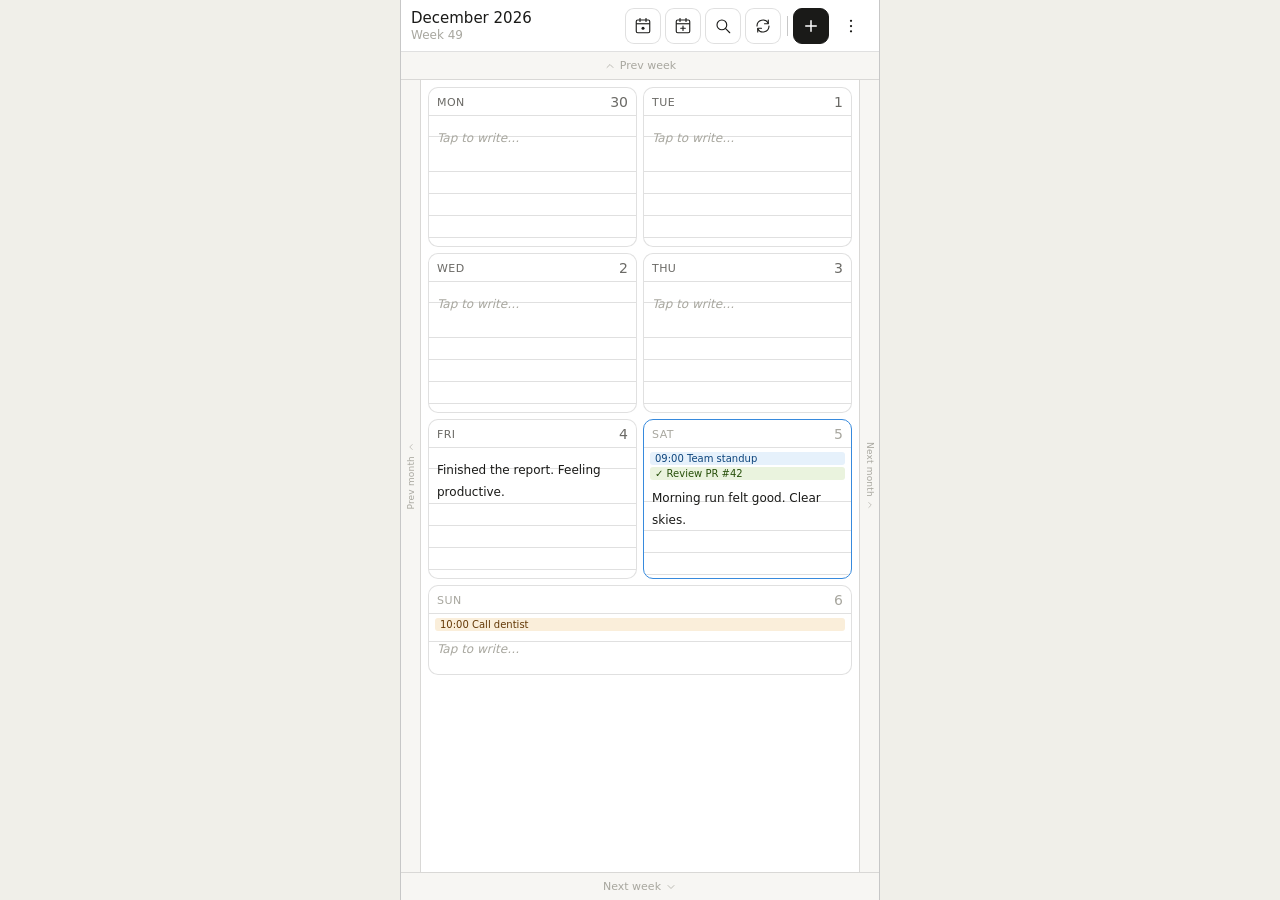
==== index.html @ ed335fd6 "feat: add core functionality for calendar, diary, events, gestures, sync, and undo features - Implem" ====
<!DOCTYPE html>
<html lang="en">
<head>
  <meta charset="UTF-8">
  <meta name="viewport" content="width=device-width, initial-scale=1, viewport-fit=cover">
  <meta name="theme-color" content="#ffffff" media="(prefers-color-scheme: light)">
  <meta name="theme-color" content="#1a1a18" media="(prefers-color-scheme: dark)">
  <meta name="mobile-web-app-capable" content="yes">
  <meta name="apple-mobile-web-app-capable" content="yes">
  <meta name="apple-mobile-web-app-status-bar-style" content="default">
  <title>Chronicle</title>

  <link rel="stylesheet" href="css/base.css">
  <link rel="stylesheet" href="css/ribbon.css">
  <link rel="stylesheet" href="css/week-view.css">
  <link rel="stylesheet" href="css/day-card.css">
  <link rel="stylesheet" href="css/expanded-day.css">
  <link rel="stylesheet" href="css/modals.css">
  <link rel="stylesheet" href="css/responsive.css">
</head>
<body>

  <!-- SVG icon sprite (hidden) -->
  <div aria-hidden="true" style="position:absolute;width:0;height:0;overflow:hidden">
    <!-- inlined at build time or loaded via JS; for dev we use the external file -->
  </div>

  <div class="app-wrapper" id="appWrapper">

    <!-- ── Ribbon ── -->
    <header class="ribbon" id="ribbon" role="banner">
      <div class="ribbon-left">
        <div class="ribbon-month" id="ribbonMonth" aria-live="polite"></div>
        <div class="ribbon-week"  id="ribbonWeek"  aria-live="polite"></div>
      </div>
      <div class="ribbon-right">
        <button class="icon-btn" id="btnToday"    aria-label="Go to today">
          <svg class="icon" aria-hidden="true"><use href="assets/icons.svg#icon-today"/></svg>
        </button>
        <button class="icon-btn" id="btnJumpDate" aria-label="Jump to date">
          <svg class="icon" aria-hidden="true"><use href="assets/icons.svg#icon-jump"/></svg>
        </button>
        <button class="icon-btn" id="btnSearch"   aria-label="Search">
          <svg class="icon" aria-hidden="true"><use href="assets/icons.svg#icon-search"/></svg>
        </button>
        <button class="icon-btn" id="btnSync"     aria-label="Sync to Google Drive">
          <svg class="icon" aria-hidden="true"><use href="assets/icons.svg#icon-sync"/></svg>
          <span class="sync-badge" id="syncBadge" hidden aria-label="Unsynced changes"></span>
        </button>
        <div class="ribbon-separator" role="separator" aria-hidden="true"></div>
        <button class="icon-btn icon-btn--add"      id="btnAdd"      aria-label="Add event">
          <svg class="icon" aria-hidden="true"><use href="assets/icons.svg#icon-plus"/></svg>
        </button>
        <button class="icon-btn icon-btn--settings" id="btnSettings" aria-label="Settings">
          <svg class="icon" aria-hidden="true"><use href="assets/icons.svg#icon-dots"/></svg>
        </button>
      </div>
    </header>

    <!-- ── Week container ── -->
    <main class="week-container" id="weekContainer" role="main">

      <!-- Previous week arrow -->
      <div class="nav-arrow nav-arrow--top" id="navPrevWeek"
           role="button" tabindex="0" aria-label="Previous week">
        <svg class="icon" aria-hidden="true"><use href="assets/icons.svg#icon-chevron-up"/></svg>
        <span>Prev week</span>
      </div>

      <!-- Grid + side arrows -->
      <div class="grid-with-sides">

        <div class="nav-arrow nav-arrow--left" id="navPrevMonth"
             role="button" tabindex="0" aria-label="Previous month">
          <svg class="icon" aria-hidden="true"><use href="assets/icons.svg#icon-chevron-left"/></svg>
          <span class="rotated-text">Prev month</span>
        </div>

        <div class="week-grid" id="weekGrid" aria-label="Week view">
          <!-- Day cards rendered by app.js -->
        </div>

        <div class="nav-arrow nav-arrow--right" id="navNextMonth"
             role="button" tabindex="0" aria-label="Next month">
          <span class="rotated-text">Next month</span>
          <svg class="icon" aria-hidden="true"><use href="assets/icons.svg#icon-chevron-right"/></svg>
        </div>

      </div>

      <!-- Next week arrow -->
      <div class="nav-arrow nav-arrow--bottom" id="navNextWeek"
           role="button" tabindex="0" aria-label="Next week">
        <span>Next week</span>
        <svg class="icon" aria-hidden="true"><use href="assets/icons.svg#icon-chevron-down"/></svg>
      </div>

    </main>

  </div><!-- /.app-wrapper -->

  <script type="module" src="js/app.js"></script>

</body>
</html>
---- css/base.css ----
/* Chronicle — CSS variables, reset, typography */

*, *::before, *::after {
  box-sizing: border-box;
  margin: 0;
  padding: 0;
  -webkit-tap-highlight-color: transparent;
}

:root {
  --bg-primary: #ffffff;
  --bg-secondary: #f7f6f3;
  --bg-tertiary: #f0efe9;
  --text-primary: #1a1a18;
  --text-secondary: #6b6a66;
  --text-tertiary: #a8a79f;
  --color-border: rgba(0,0,0,0.12);
  --color-border-strong: rgba(0,0,0,0.22);
  --accent-blue-bg: #E6F1FB;
  --accent-blue-text: #0C447C;
  --accent-green-bg: #EAF3DE;
  --accent-green-text: #27500A;
  --accent-amber-bg: #FAEEDA;
  --accent-amber-text: #633806;
  --today-border: #378ADD;
  --today-text: #185FA5;
  --radius-card: 10px;
  --radius-modal: 12px;
  --radius-sm: 8px;
  --ribbon-height: 52px;
  --safe-top: env(safe-area-inset-top, 0px);
  --safe-bottom: env(safe-area-inset-bottom, 0px);
  --safe-left: env(safe-area-inset-left, 0px);
  --safe-right: env(safe-area-inset-right, 0px);
}

body.dark {
  --bg-primary: #1a1a18;
  --bg-secondary: #242420;
  --bg-tertiary: #2c2c28;
  --text-primary: #f0efe9;
  --text-secondary: #a8a79f;
  --text-tertiary: #6b6a66;
  --color-border: rgba(255,255,255,0.10);
  --color-border-strong: rgba(255,255,255,0.20);
}

html {
  font-family: system-ui, -apple-system, BlinkMacSystemFont, 'Segoe UI', sans-serif;
  font-size: 14px;
  font-weight: 400;
  color: var(--text-primary);
  background: var(--bg-tertiary);
  -webkit-font-smoothing: antialiased;
  -moz-osx-font-smoothing: grayscale;
  overscroll-behavior: none;
}

body {
  background: var(--bg-tertiary);
  min-height: 100dvh;
  overflow-x: hidden;
}

button {
  font-family: inherit;
  font-size: inherit;
  font-weight: inherit;
  cursor: pointer;
  border: none;
  background: none;
  color: inherit;
  -webkit-tap-highlight-color: transparent;
}

input,
textarea,
select {
  font-family: inherit;
  font-size: inherit;
}

svg {
  display: block;
  fill: currentColor;
}

.toast {
  position: fixed;
  bottom: calc(var(--safe-bottom) + 80px);
  left: 50%;
  transform: translateX(-50%) translateY(12px);
  background: var(--text-primary);
  color: var(--bg-primary);
  padding: 8px 16px;
  border-radius: var(--radius-sm);
  font-size: 13px;
  font-weight: 500;
  opacity: 0;
  transition: opacity 0.2s, transform 0.2s;
  z-index: 9999;
  pointer-events: none;
  white-space: nowrap;
  max-width: calc(100vw - 40px);
}

.toast.toast--visible {
  opacity: 1;
  transform: translateX(-50%) translateY(0);
}
---- css/ribbon.css ----
/* Chronicle — Ribbon (sticky top toolbar) */

.ribbon {
  position: sticky;
  top: 0;
  z-index: 100;
  height: var(--ribbon-height);
  display: flex;
  align-items: center;
  padding: 0 10px;
  gap: 6px;
  background: var(--bg-primary);
  border-bottom: 0.5px solid var(--color-border);
  flex-shrink: 0;
}

.ribbon-left {
  flex: 1;
  display: flex;
  flex-direction: column;
  gap: 1px;
  min-width: 0;
}

.ribbon-month {
  font-size: 15px;
  font-weight: 500;
  color: var(--text-primary);
  line-height: 1.2;
  white-space: nowrap;
}

.ribbon-week {
  font-size: 12px;
  color: var(--text-tertiary);
  line-height: 1.2;
}

.ribbon-right {
  display: flex;
  align-items: center;
  gap: 4px;
  flex-shrink: 0;
}

.icon-btn {
  width: 36px;
  height: 36px;
  display: flex;
  align-items: center;
  justify-content: center;
  border: 0.5px solid var(--color-border);
  border-radius: 9px;
  background: var(--bg-primary);
  color: var(--text-primary);
  position: relative;
  transition: background 0.15s;
  flex-shrink: 0;
}

.icon-btn:active {
  background: var(--bg-secondary);
}

.icon-btn--add {
  background: var(--text-primary);
  color: var(--bg-primary);
  border-color: var(--text-primary);
}

.icon-btn--add:active {
  opacity: 0.75;
}

.icon-btn--settings {
  border-color: transparent;
}

.icon {
  width: 18px;
  height: 18px;
  flex-shrink: 0;
}

.ribbon-separator {
  width: 0.5px;
  height: 20px;
  background: var(--color-border-strong);
  margin: 0 2px;
  flex-shrink: 0;
}

.sync-badge {
  position: absolute;
  top: 7px;
  right: 7px;
  width: 6px;
  height: 6px;
  border-radius: 50%;
  background: var(--accent-amber-text);
  pointer-events: none;
}
---- css/week-view.css ----
/* Chronicle — Week view grid and edge navigation arrows */

.week-container {
  flex: 1;
  display: flex;
  flex-direction: column;
  overflow-y: auto;
  overflow-x: hidden;
  overscroll-behavior: contain;
  -webkit-overflow-scrolling: touch;
}

.nav-arrow {
  display: flex;
  align-items: center;
  justify-content: center;
  gap: 4px;
  background: var(--bg-secondary);
  cursor: pointer;
  user-select: none;
  -webkit-user-select: none;
  color: var(--text-tertiary);
  font-size: 11px;
  border: 0.5px solid var(--color-border);
  transition: background 0.12s;
  -webkit-tap-highlight-color: transparent;
}

.nav-arrow:active {
  background: var(--bg-tertiary);
}

.nav-arrow--top,
.nav-arrow--bottom {
  height: 28px;
  flex-direction: row;
  padding: 0 12px;
  border-left: none;
  border-right: none;
}

.nav-arrow--top {
  border-top: none;
}

.nav-arrow--bottom {
  border-bottom: none;
}

.nav-arrow .icon {
  width: 12px;
  height: 12px;
  flex-shrink: 0;
}

.grid-with-sides {
  display: flex;
  flex: 1;
}

.nav-arrow--left,
.nav-arrow--right {
  width: 20px;
  flex-direction: column;
  padding: 10px 0;
  border-top: none;
  border-bottom: none;
  overflow: hidden;
}

.nav-arrow--left {
  border-left: none;
}

.nav-arrow--right {
  border-right: none;
}

.nav-arrow--left .icon,
.nav-arrow--right .icon {
  width: 10px;
  height: 10px;
}

.rotated-text {
  font-size: 9px;
  writing-mode: vertical-rl;
  letter-spacing: 0.02em;
}

.nav-arrow--left .rotated-text {
  transform: rotate(180deg);
}

.week-grid {
  flex: 1;
  display: grid;
  grid-template-columns: 1fr 1fr;
  gap: 6px;
  padding: 7px;
  align-content: start;
  min-width: 0;
}
---- css/day-card.css ----
/* Chronicle — Individual day card styles */

.day-card {
  background: var(--bg-primary);
  border: 0.5px solid var(--color-border);
  border-radius: var(--radius-card);
  display: flex;
  flex-direction: column;
  min-height: 160px;
  overflow: hidden;
  cursor: pointer;
  transition: border-color 0.15s;
  position: relative;
}

.day-card.today {
  border: 1.5px solid var(--today-border);
}

.day-card.weekend-half {
  min-height: 90px;
}

.day-card.full-width {
  grid-column: 1 / -1;
}

.day-card.pressing {
  background: var(--bg-secondary);
}

.day-header {
  display: flex;
  align-items: center;
  justify-content: space-between;
  padding: 6px 8px 5px;
  border-bottom: 0.5px solid var(--color-border);
  flex-shrink: 0;
}

.day-name {
  font-size: 11px;
  font-weight: 500;
  text-transform: uppercase;
  letter-spacing: 0.04em;
  color: var(--text-secondary);
}

.day-number {
  font-size: 14px;
  font-weight: 500;
  color: var(--text-secondary);
}

.day-card.today .day-name,
.day-card.today .day-number {
  color: var(--today-text);
}

.day-card.weekend .day-name,
.day-card.weekend .day-number {
  color: var(--text-tertiary);
}

.events-strip {
  padding: 4px 6px 3px;
  display: flex;
  flex-direction: column;
  gap: 2px;
  flex-shrink: 0;
}

.event-pill {
  display: flex;
  align-items: center;
  padding: 1px 5px;
  border-radius: 3px;
  font-size: 10px;
  max-width: 100%;
  min-width: 0;
}

.event-pill--event {
  background: var(--accent-blue-bg);
  color: var(--accent-blue-text);
}

.event-pill--todo {
  background: var(--accent-green-bg);
  color: var(--accent-green-text);
}

.event-pill--reminder {
  background: var(--accent-amber-bg);
  color: var(--accent-amber-text);
}

.event-pill-text {
  overflow: hidden;
  text-overflow: ellipsis;
  white-space: nowrap;
  min-width: 0;
  flex: 1;
}

.events-more {
  font-size: 10px;
  color: var(--text-tertiary);
  padding: 1px 5px;
}

.diary-area {
  flex: 1;
  padding: 4px 8px 6px;
  font-size: 12px;
  color: var(--text-primary);
  line-height: 22px;
  outline: none;
  overflow: hidden;
  cursor: text;
  background-image: repeating-linear-gradient(
    to bottom,
    transparent,
    transparent 21px,
    var(--color-border) 21px,
    var(--color-border) 22px
  );
  background-position: 0 27px;
  min-height: 60px;
  word-break: break-word;
  overflow-wrap: break-word;
}

.diary-area:empty::before {
  content: attr(data-placeholder);
  color: var(--text-tertiary);
  font-style: italic;
  pointer-events: none;
}

.day-card.weekend-half .diary-area {
  min-height: 32px;
  background-position: 0 26px;
}
---- css/expanded-day.css ----
/* Chronicle — Full-screen expanded day view overlay */

.expanded-overlay {
  position: fixed;
  top: 0;
  bottom: 0;
  left: 50%;
  width: 100%;
  max-width: 480px;
  z-index: 200;
  display: flex;
  flex-direction: column;
  background: var(--bg-primary);
  transform: translateX(-50%) translateY(100%);
  transition: transform 0.3s ease;
  padding-top: var(--safe-top);
  padding-bottom: var(--safe-bottom);
}

.expanded-overlay.open {
  transform: translateX(-50%) translateY(0);
}

.expanded-header {
  height: var(--ribbon-height);
  display: flex;
  align-items: center;
  padding: 0 12px;
  border-bottom: 0.5px solid var(--color-border);
  flex-shrink: 0;
  gap: 8px;
}

.expanded-back {
  display: flex;
  align-items: center;
  gap: 3px;
  font-size: 14px;
  color: var(--text-secondary);
  cursor: pointer;
  padding: 8px 0;
  white-space: nowrap;
}

.expanded-back .icon {
  width: 16px;
  height: 16px;
  flex-shrink: 0;
}

.expanded-title {
  flex: 1;
  font-size: 15px;
  font-weight: 500;
  color: var(--text-primary);
  white-space: nowrap;
  overflow: hidden;
  text-overflow: ellipsis;
  text-align: center;
}

.expanded-add-btn {
  font-size: 13px;
  font-weight: 500;
  color: var(--today-text);
  padding: 8px 0;
  cursor: pointer;
  white-space: nowrap;
  flex-shrink: 0;
}

.expanded-body {
  flex: 1;
  overflow-y: auto;
  overscroll-behavior: contain;
  -webkit-overflow-scrolling: touch;
  display: flex;
  flex-direction: column;
}

.expanded-section {
  border-bottom: 0.5px solid var(--color-border);
}

.expanded-section-header {
  padding: 10px 14px 6px;
  font-size: 11px;
  font-weight: 500;
  color: var(--text-tertiary);
  text-transform: uppercase;
  letter-spacing: 0.06em;
}

.expanded-event-list {
  padding: 0 14px 8px;
  display: flex;
  flex-direction: column;
  gap: 6px;
}

.expanded-event-item {
  display: flex;
  align-items: center;
  gap: 10px;
  padding: 8px 10px;
  border: 0.5px solid var(--color-border);
  border-radius: var(--radius-sm);
  background: var(--bg-secondary);
}

.expanded-event-dot {
  width: 8px;
  height: 8px;
  border-radius: 50%;
  flex-shrink: 0;
}

.expanded-event-dot--event   { background: var(--accent-blue-text); }
.expanded-event-dot--todo    { background: var(--accent-green-text); }
.expanded-event-dot--reminder { background: var(--accent-amber-text); }

.expanded-event-content {
  flex: 1;
  min-width: 0;
}

.expanded-event-title {
  font-size: 13px;
  color: var(--text-primary);
  overflow: hidden;
  text-overflow: ellipsis;
  white-space: nowrap;
}

.expanded-event-title.done {
  text-decoration: line-through;
  color: var(--text-tertiary);
}

.expanded-event-time {
  font-size: 11px;
  color: var(--text-tertiary);
  margin-top: 2px;
}

.expanded-event-edit {
  font-size: 11px;
  color: var(--text-tertiary);
  padding: 4px 8px;
  border: 0.5px solid var(--color-border);
  border-radius: 5px;
  cursor: pointer;
  flex-shrink: 0;
  background: var(--bg-primary);
  transition: background 0.12s;
}

.expanded-event-edit:active {
  background: var(--bg-tertiary);
}

.expanded-add-item {
  padding: 10px 14px 12px;
  font-size: 13px;
  color: var(--today-text);
  cursor: pointer;
}

.expanded-diary-section {
  flex: 1;
  display: flex;
  flex-direction: column;
}

.expanded-diary-area {
  flex: 1;
  padding: 8px 14px 16px;
  font-size: 14px;
  color: var(--text-primary);
  line-height: 22px;
  outline: none;
  background-image: repeating-linear-gradient(
    to bottom,
    transparent,
    transparent 21px,
    var(--color-border) 21px,
    var(--color-border) 22px
  );
  background-position: 0 27px;
  min-height: 200px;
  word-break: break-word;
  overflow-wrap: break-word;
  cursor: text;
}

.expanded-diary-area:empty::before {
  content: attr(data-placeholder);
  color: var(--text-tertiary);
  font-style: italic;
  pointer-events: none;
}

.expanded-stubs {
  padding: 10px 14px;
  display: flex;
  gap: 8px;
  border-top: 0.5px solid var(--color-border);
  flex-shrink: 0;
}

.expanded-stub-btn {
  display: flex;
  align-items: center;
  gap: 6px;
  padding: 8px 12px;
  border: 0.5px solid var(--color-border);
  border-radius: var(--radius-sm);
  font-size: 12px;
  color: var(--text-tertiary);
  background: var(--bg-secondary);
  cursor: not-allowed;
  opacity: 0.6;
}

.expanded-stub-btn .icon {
  width: 14px;
  height: 14px;
}
---- css/modals.css ----
/* Chronicle — Modals: settings dropdown, bottom sheets, date picker */

/* Transparent backdrop to catch outside taps */
.modal-backdrop {
  position: fixed;
  inset: 0;
  z-index: 150;
  background: transparent;
}

/* ── Settings dropdown ─────────────────────────────────── */

.settings-dropdown {
  position: fixed;
  top: calc(var(--safe-top) + var(--ribbon-height) + 4px);
  right: 10px;
  width: 220px;
  background: var(--bg-primary);
  border: 0.5px solid var(--color-border-strong);
  border-radius: var(--radius-modal);
  z-index: 200;
  overflow: hidden;
  transform-origin: top right;
  transform: scale(0.95);
  opacity: 0;
  transition: transform 0.15s ease, opacity 0.15s ease;
}

.settings-dropdown.open {
  transform: scale(1);
  opacity: 1;
}

.settings-section {
  padding: 5px 0;
}

.settings-section + .settings-section {
  border-top: 0.5px solid var(--color-border);
}

.settings-row {
  display: flex;
  align-items: center;
  justify-content: space-between;
  padding: 9px 14px;
  cursor: pointer;
  gap: 8px;
}

.settings-row:active {
  background: var(--bg-secondary);
}

.settings-label {
  font-size: 13px;
  color: var(--text-primary);
  line-height: 1.3;
}

.settings-sublabel {
  font-size: 10px;
  color: var(--text-tertiary);
  margin-top: 1px;
}

.toggle-pill {
  display: flex;
  background: var(--bg-tertiary);
  border: 0.5px solid var(--color-border);
  border-radius: 20px;
  padding: 2px;
  gap: 1px;
  flex-shrink: 0;
}

.toggle-pill-btn {
  padding: 3px 9px;
  border-radius: 16px;
  font-size: 11px;
  font-weight: 500;
  color: var(--text-secondary);
  cursor: pointer;
  transition: background 0.15s, color 0.15s;
  white-space: nowrap;
}

.toggle-pill-btn.active {
  background: var(--bg-primary);
  color: var(--text-primary);
  box-shadow: 0 0 0 0.5px var(--color-border);
}

.settings-action {
  font-size: 13px;
  color: var(--text-primary);
}

.settings-action--destructive {
  color: #c0392b;
}

/* ── Bottom sheet base ─────────────────────────────────── */

.bottom-sheet {
  position: fixed;
  bottom: 0;
  left: 50%;
  transform: translateX(-50%) translateY(100%);
  width: 100%;
  max-width: 480px;
  background: var(--bg-primary);
  border-top: 0.5px solid var(--color-border-strong);
  border-radius: var(--radius-modal) var(--radius-modal) 0 0;
  z-index: 300;
  padding-bottom: var(--safe-bottom);
  transition: transform 0.3s ease;
  max-height: 92dvh;
  overflow-y: auto;
  overscroll-behavior: contain;
}

.bottom-sheet.open {
  transform: translateX(-50%) translateY(0);
}

.sheet-handle {
  width: 36px;
  height: 4px;
  background: var(--color-border-strong);
  border-radius: 2px;
  margin: 10px auto 6px;
  flex-shrink: 0;
}

.sheet-header {
  display: flex;
  align-items: center;
  justify-content: space-between;
  padding: 6px 16px 10px;
  border-bottom: 0.5px solid var(--color-border);
  flex-shrink: 0;
}

.sheet-title {
  font-size: 15px;
  font-weight: 500;
  color: var(--text-primary);
}

.sheet-cancel {
  font-size: 14px;
  color: var(--text-secondary);
  cursor: pointer;
  padding: 4px 0;
}

.sheet-save {
  font-size: 14px;
  font-weight: 500;
  color: var(--today-text);
  cursor: pointer;
  padding: 4px 0;
}

.sheet-body {
  padding: 14px 16px 6px;
  display: flex;
  flex-direction: column;
  gap: 12px;
}

.field-group {
  display: flex;
  flex-direction: column;
  gap: 5px;
}

.field-label {
  font-size: 11px;
  font-weight: 500;
  color: var(--text-secondary);
  text-transform: uppercase;
  letter-spacing: 0.04em;
}

.field-input {
  padding: 9px 10px;
  border: 0.5px solid var(--color-border-strong);
  border-radius: var(--radius-sm);
  background: var(--bg-secondary);
  color: var(--text-primary);
  font-size: 14px;
  outline: none;
  width: 100%;
  appearance: none;
  -webkit-appearance: none;
}

.field-input:focus {
  border-color: var(--today-border);
}

.field-textarea {
  resize: none;
  height: 60px;
  line-height: 1.5;
}

select.field-input {
  background-image: url("data:image/svg+xml,%3Csvg xmlns='http://www.w3.org/2000/svg' width='12' height='12' viewBox='0 0 24 24' fill='none' stroke='%23a8a79f' stroke-width='2' stroke-linecap='round' stroke-linejoin='round'%3E%3Cpolyline points='6 9 12 15 18 9'/%3E%3C/svg%3E");
  background-repeat: no-repeat;
  background-position: right 10px center;
  padding-right: 30px;
}

/* Segmented control */
.segmented-control {
  display: flex;
  background: var(--bg-tertiary);
  border: 0.5px solid var(--color-border);
  border-radius: var(--radius-sm);
  padding: 2px;
  gap: 2px;
}

.seg-btn {
  flex: 1;
  padding: 7px 4px;
  text-align: center;
  font-size: 12px;
  font-weight: 500;
  color: var(--text-secondary);
  border-radius: 6px;
  cursor: pointer;
  transition: background 0.15s, color 0.15s;
}

.seg-btn.active {
  background: var(--bg-primary);
  color: var(--text-primary);
  box-shadow: 0 0 0 0.5px var(--color-border);
}

/* ── Quick action sheet ─────────────────────────────────── */

.quick-actions {
  padding: 6px 0 4px;
}

.quick-action-item {
  display: flex;
  align-items: center;
  gap: 12px;
  padding: 13px 18px;
  font-size: 14px;
  color: var(--text-primary);
  cursor: pointer;
  border-bottom: 0.5px solid var(--color-border);
}

.quick-action-item:last-child {
  border-bottom: none;
}

.quick-action-item:active {
  background: var(--bg-secondary);
}

.quick-action-item--destructive {
  color: #c0392b;
}

.quick-action-icon {
  width: 28px;
  height: 28px;
  display: flex;
  align-items: center;
  justify-content: center;
  border-radius: 7px;
  background: var(--bg-tertiary);
  flex-shrink: 0;
}

.quick-action-icon .icon {
  width: 15px;
  height: 15px;
}

/* ── Date picker overlay ─────────────────────────────────── */

.datepicker-overlay {
  position: fixed;
  inset: 0;
  z-index: 250;
  display: flex;
  align-items: center;
  justify-content: center;
  padding: 20px;
  background: rgba(0,0,0,0.25);
}

.datepicker-modal {
  background: var(--bg-primary);
  border: 0.5px solid var(--color-border-strong);
  border-radius: var(--radius-modal);
  width: 100%;
  max-width: 320px;
  padding: 14px;
  transform: scale(0.95);
  opacity: 0;
  transition: transform 0.15s ease, opacity 0.15s ease;
}

.datepicker-modal.open {
  transform: scale(1);
  opacity: 1;
}

.datepicker-header {
  display: flex;
  align-items: center;
  justify-content: space-between;
  margin-bottom: 10px;
}

.datepicker-month-label {
  font-size: 15px;
  font-weight: 500;
  color: var(--text-primary);
}

.datepicker-nav {
  width: 30px;
  height: 30px;
  display: flex;
  align-items: center;
  justify-content: center;
  border: 0.5px solid var(--color-border);
  border-radius: 7px;
  cursor: pointer;
  color: var(--text-secondary);
  background: var(--bg-secondary);
  transition: background 0.12s;
}

.datepicker-nav:active {
  background: var(--bg-tertiary);
}

.datepicker-nav .icon {
  width: 14px;
  height: 14px;
}

.datepicker-grid {
  display: grid;
  grid-template-columns: repeat(7, 1fr);
  gap: 2px;
}

.datepicker-dow {
  text-align: center;
  font-size: 10px;
  font-weight: 500;
  color: var(--text-tertiary);
  padding: 4px 0 6px;
  text-transform: uppercase;
}

.datepicker-day {
  aspect-ratio: 1;
  display: flex;
  align-items: center;
  justify-content: center;
  font-size: 13px;
  color: var(--text-primary);
  border-radius: 50%;
  cursor: pointer;
  transition: background 0.1s;
}

.datepicker-day:active {
  background: var(--bg-secondary);
}

.datepicker-day.today {
  color: var(--today-text);
  font-weight: 500;
}

.datepicker-day.selected {
  background: var(--today-border);
  color: #ffffff;
}

.datepicker-day.other-month {
  color: var(--text-tertiary);
}

.datepicker-day--empty {
  pointer-events: none;
}

.datepicker-footer {
  margin-top: 10px;
  display: flex;
  justify-content: center;
  border-top: 0.5px solid var(--color-border);
  padding-top: 10px;
}

.datepicker-today-btn {
  font-size: 13px;
  font-weight: 500;
  color: var(--today-text);
  cursor: pointer;
  padding: 4px 16px;
}

/* ── Search overlay shell ─────────────────────────────────── */

.search-empty {
  padding: 32px 16px;
  text-align: center;
  color: var(--text-tertiary);
  font-size: 13px;
}
---- css/responsive.css ----
/* Chronicle — Responsive layout, safe-area, desktop centering */

.app-wrapper {
  width: 100%;
  max-width: 480px;
  margin: 0 auto;
  min-height: 100dvh;
  padding-top: var(--safe-top);
  padding-bottom: var(--safe-bottom);
  display: flex;
  flex-direction: column;
  background: var(--bg-primary);
  position: relative;
}

/* Desktop: centred column with simulated device border */
@media (min-width: 600px) {
  .app-wrapper {
    border-left: 0.5px solid var(--color-border-strong);
    border-right: 0.5px solid var(--color-border-strong);
  }

  /* Align settings dropdown to app-wrapper right edge */
  .settings-dropdown {
    right: calc(50% - 230px);
  }
}

/* Very small screens */
@media (max-width: 360px) {
  .week-grid {
    gap: 4px;
    padding: 5px;
  }

  .icon-btn {
    width: 32px;
    height: 32px;
  }

  .ribbon {
    gap: 2px;
    padding: 0 8px;
  }

  .ribbon-separator {
    margin: 0 1px;
  }
}
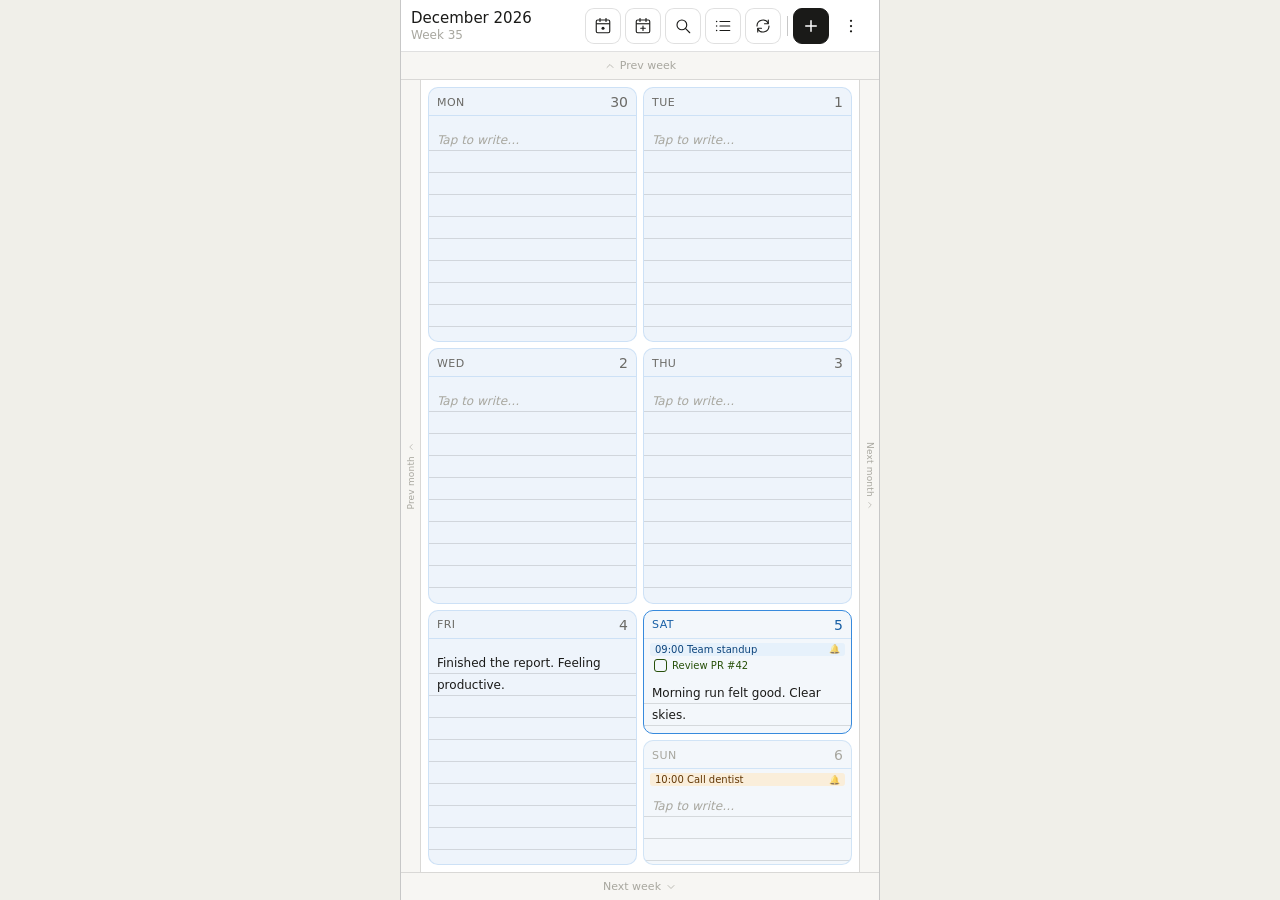
==== commit 6f50ab12: "Refactor gesture handling in gestures.js to use touch events for long-press detection, removing swip" ====
--- a/index.html
+++ b/index.html
@@ -16,6 +16,7 @@
   <link rel="stylesheet" href="css/day-card.css">
   <link rel="stylesheet" href="css/expanded-day.css">
   <link rel="stylesheet" href="css/modals.css">
+  <link rel="stylesheet" href="css/agenda.css">
   <link rel="stylesheet" href="css/responsive.css">
 </head>
 <body>
@@ -42,6 +43,9 @@
         </button>
         <button class="icon-btn" id="btnSearch"   aria-label="Search">
           <svg class="icon" aria-hidden="true"><use href="assets/icons.svg#icon-search"/></svg>
+        </button>
+        <button class="icon-btn" id="btnAgenda"   aria-label="Agenda">
+          <svg class="icon" aria-hidden="true"><use href="assets/icons.svg#icon-list"/></svg>
         </button>
         <button class="icon-btn" id="btnSync"     aria-label="Sync to Google Drive">
           <svg class="icon" aria-hidden="true"><use href="assets/icons.svg#icon-sync"/></svg>
@@ -99,6 +103,23 @@
 
   </div><!-- /.app-wrapper -->
 
+  <!-- ── Agenda panel (slides in from right) ── -->
+  <div class="agenda-panel" id="agendaPanel" aria-label="Agenda" role="complementary">
+    <div class="agenda-header">
+      <span class="agenda-title">Agenda</span>
+      <button class="icon-btn" id="btnAgendaClose" aria-label="Close agenda">
+        <svg class="icon" aria-hidden="true"><use href="assets/icons.svg#icon-chevron-right"/></svg>
+      </button>
+    </div>
+    <div class="agenda-filter-bar" id="agendaFilterBar">
+      <button class="filter-pill active" data-filter="all">All</button>
+      <button class="filter-pill" data-filter="event">Events</button>
+      <button class="filter-pill" data-filter="todo">Todos</button>
+      <button class="filter-pill" data-filter="reminder">Reminders</button>
+    </div>
+    <div class="agenda-list" id="agendaList"></div>
+  </div>
+
   <script type="module" src="js/app.js"></script>
 
 </body>
--- a/css/base.css
+++ b/css/base.css
@@ -32,6 +32,13 @@
   --safe-bottom: env(safe-area-inset-bottom, 0px);
   --safe-left: env(safe-area-inset-left, 0px);
   --safe-right: env(safe-area-inset-right, 0px);
+  /* Diary lined-paper metrics — must stay in sync with diary text line-height */
+  --line-height-diary: 22px;
+  --diary-padding-top: 6px;
+  /* Day card theming */
+  --day-card-bg: #EEF4FB;
+  --day-card-bg-weekend: #F3F7FB;
+  --day-card-border: rgba(55,138,221,0.18);
 }
 
 body.dark {
@@ -43,6 +50,9 @@
   --text-tertiary: #6b6a66;
   --color-border: rgba(255,255,255,0.10);
   --color-border-strong: rgba(255,255,255,0.20);
+  --day-card-bg: #1a2230;
+  --day-card-bg-weekend: #161d28;
+  --day-card-border: rgba(55,138,221,0.15);
 }
 
 html {
@@ -58,8 +68,8 @@
 
 body {
   background: var(--bg-tertiary);
-  min-height: 100dvh;
-  overflow-x: hidden;
+  height: 100dvh;
+  overflow: hidden;
 }
 
 button {
@@ -85,6 +95,8 @@
   fill: currentColor;
 }
 
+/* ── Toast ─────────────────────────────────────────────── */
+
 .toast {
   position: fixed;
   bottom: calc(var(--safe-bottom) + 80px);
@@ -108,3 +120,18 @@
   opacity: 1;
   transform: translateX(-50%) translateY(0);
 }
+
+/* ── Coming-soon badge (settings) ───────────────────────── */
+
+.badge-soon {
+  display: inline-block;
+  font-size: 10px;
+  font-weight: 500;
+  padding: 2px 6px;
+  border-radius: 10px;
+  background: var(--accent-amber-bg);
+  color: var(--accent-amber-text);
+  margin-left: 6px;
+  vertical-align: middle;
+  white-space: nowrap;
+}
--- a/css/week-view.css
+++ b/css/week-view.css
@@ -1,14 +1,21 @@
 /* Chronicle — Week view grid and edge navigation arrows */
 
+/* ── Outer scroll container ───────────────────────────────
+   overflow: hidden — diary cells scroll internally, not the whole grid */
 .week-container {
   flex: 1;
   display: flex;
   flex-direction: column;
-  overflow-y: auto;
-  overflow-x: hidden;
-  overscroll-behavior: contain;
-  -webkit-overflow-scrolling: touch;
+  min-height: 0;
+  overflow: hidden;
+  transition: padding-bottom 0.2s ease;
 }
+
+.week-container.toolbar-open {
+  padding-bottom: 44px;
+}
+
+/* ── Edge nav arrows ──────────────────────────────────── */
 
 .nav-arrow {
   display: flex;
@@ -24,6 +31,7 @@
   border: 0.5px solid var(--color-border);
   transition: background 0.12s;
   -webkit-tap-highlight-color: transparent;
+  flex-shrink: 0;
 }
 
 .nav-arrow:active {
@@ -39,13 +47,8 @@
   border-right: none;
 }
 
-.nav-arrow--top {
-  border-top: none;
-}
-
-.nav-arrow--bottom {
-  border-bottom: none;
-}
+.nav-arrow--top  { border-top: none; }
+.nav-arrow--bottom { border-bottom: none; }
 
 .nav-arrow .icon {
   width: 12px;
@@ -53,9 +56,13 @@
   flex-shrink: 0;
 }
 
+/* ── Grid + side arrows row ───────────────────────────── */
+
 .grid-with-sides {
+  flex: 1;
   display: flex;
-  flex: 1;
+  align-items: stretch;
+  min-height: 0;
 }
 
 .nav-arrow--left,
@@ -68,13 +75,8 @@
   overflow: hidden;
 }
 
-.nav-arrow--left {
-  border-left: none;
-}
-
-.nav-arrow--right {
-  border-right: none;
-}
+.nav-arrow--left  { border-left: none; }
+.nav-arrow--right { border-right: none; }
 
 .nav-arrow--left .icon,
 .nav-arrow--right .icon {
@@ -92,12 +94,60 @@
   transform: rotate(180deg);
 }
 
+/* ── Week grid — layout set by data-week-start attribute ── */
+
 .week-grid {
   flex: 1;
+  min-height: 0;
   display: grid;
-  grid-template-columns: 1fr 1fr;
   gap: 6px;
   padding: 7px;
-  align-content: start;
-  min-width: 0;
+  position: relative;
 }
+
+/* Monday start: Mon–Thu in two 2-col rows, then Fri (left) + weekend stack (right) */
+.week-grid[data-week-start="mon"] {
+  grid-template-columns: 1fr 1fr;
+  grid-template-rows: 1fr 1fr 1fr;
+  grid-template-areas:
+    "mon tue"
+    "wed thu"
+    "fri weekend";
+}
+
+/* Sunday start: half-height Sun strip at top, then 3 weekday rows */
+.week-grid[data-week-start="sun"] {
+  grid-template-columns: 1fr 1fr;
+  grid-template-rows: 0.5fr 1fr 1fr 1fr;
+  grid-template-areas:
+    "sun sun"
+    "mon tue"
+    "wed thu"
+    "fri sat";
+}
+
+/* Assign each card to its named grid area via data-day */
+.day-card[data-day="sun"] { grid-area: sun; }
+.day-card[data-day="mon"] { grid-area: mon; }
+.day-card[data-day="tue"] { grid-area: tue; }
+.day-card[data-day="wed"] { grid-area: wed; }
+.day-card[data-day="thu"] { grid-area: thu; }
+.day-card[data-day="fri"] { grid-area: fri; }
+.day-card[data-day="sat"] { grid-area: sat; }
+
+/* Weekend column — wraps Sat + Sun in Mon-start mode */
+.weekend-col {
+  grid-area: weekend;
+  display: flex;
+  flex-direction: column;
+  gap: 6px;
+  height: 100%;
+  min-height: 0;
+}
+
+.weekend-col .day-card {
+  flex: 1;
+  height: auto;
+  min-height: 0;
+}
+
--- a/css/day-card.css
+++ b/css/day-card.css
@@ -1,40 +1,42 @@
 /* Chronicle — Individual day card styles */
 
+/* ── Card shell ─────────────────────────────────────────── */
+
 .day-card {
-  background: var(--bg-primary);
-  border: 0.5px solid var(--color-border);
+  background: var(--day-card-bg);
+  border: 0.5px solid var(--day-card-border);
   border-radius: var(--radius-card);
   display: flex;
   flex-direction: column;
-  min-height: 160px;
+  height: 100%;        /* fills its CSS grid row */
+  min-height: 0;
   overflow: hidden;
   cursor: pointer;
   transition: border-color 0.15s;
   position: relative;
 }
 
+.day-card--weekend {
+  background: var(--day-card-bg-weekend);
+}
+
+.day-card--today,
 .day-card.today {
   border: 1.5px solid var(--today-border);
 }
 
-.day-card.weekend-half {
-  min-height: 90px;
-}
-
-.day-card.full-width {
-  grid-column: 1 / -1;
-}
-
 .day-card.pressing {
   background: var(--bg-secondary);
 }
 
+/* ── Day header ─────────────────────────────────────────── */
+
 .day-header {
   display: flex;
   align-items: center;
   justify-content: space-between;
   padding: 6px 8px 5px;
-  border-bottom: 0.5px solid var(--color-border);
+  border-bottom: 0.5px solid var(--day-card-border);
   flex-shrink: 0;
 }
 
@@ -52,15 +54,19 @@
   color: var(--text-secondary);
 }
 
+.day-card--today .day-name,
+.day-card--today .day-number,
 .day-card.today .day-name,
 .day-card.today .day-number {
   color: var(--today-text);
 }
 
-.day-card.weekend .day-name,
-.day-card.weekend .day-number {
+.day-card--weekend .day-name,
+.day-card--weekend .day-number {
   color: var(--text-tertiary);
 }
+
+/* ── Events strip ───────────────────────────────────────── */
 
 .events-strip {
   padding: 4px 6px 3px;
@@ -78,16 +84,16 @@
   font-size: 10px;
   max-width: 100%;
   min-width: 0;
+  cursor: pointer;
+}
+
+.event-pill:active {
+  opacity: 0.75;
 }
 
 .event-pill--event {
   background: var(--accent-blue-bg);
   color: var(--accent-blue-text);
-}
-
-.event-pill--todo {
-  background: var(--accent-green-bg);
-  color: var(--accent-green-text);
 }
 
 .event-pill--reminder {
@@ -109,26 +115,134 @@
   padding: 1px 5px;
 }
 
+/* ── Todo checkboxes (inline in events strip) ───────────── */
+
+.todo-item {
+  display: flex;
+  align-items: center;
+  gap: 5px;
+  font-size: 10px;
+  padding: 1px 4px;
+  cursor: pointer;
+  border-radius: 3px;
+}
+
+.todo-item:active {
+  opacity: 0.75;
+}
+
+.todo-checkbox {
+  width: 13px;
+  height: 13px;
+  border-radius: 3px;
+  border: 1.5px solid var(--accent-green-text);
+  background: transparent;
+  display: flex;
+  align-items: center;
+  justify-content: center;
+  font-size: 8px;
+  color: var(--accent-green-text);
+  flex-shrink: 0;
+  cursor: pointer;
+  padding: 0;
+  line-height: 1;
+}
+
+.todo-label {
+  overflow: hidden;
+  text-overflow: ellipsis;
+  white-space: nowrap;
+  min-width: 0;
+  flex: 1;
+  color: var(--accent-green-text);
+}
+
+.todo-item--done .todo-label {
+  text-decoration: line-through;
+  color: var(--text-tertiary);
+}
+
+.todo-item--done .todo-checkbox {
+  background: var(--accent-green-bg);
+  border-color: var(--accent-green-text);
+}
+
+/* ── Inline event detail card (Fix 13) ──────────────────── */
+
+.event-detail {
+  background: var(--bg-primary);
+  border: 0.5px solid var(--color-border-strong);
+  border-radius: var(--radius-sm);
+  padding: 6px 8px;
+  margin: 2px 0;
+  font-size: 11px;
+}
+
+.event-detail__title {
+  font-weight: 500;
+  color: var(--text-primary);
+  margin-bottom: 2px;
+}
+
+.event-detail__time,
+.event-detail__notes {
+  color: var(--text-secondary);
+  margin-bottom: 2px;
+}
+
+.event-detail__actions {
+  display: flex;
+  gap: 6px;
+  margin-top: 5px;
+}
+
+.event-detail__btn {
+  font-size: 10px;
+  padding: 2px 8px;
+  border: 0.5px solid var(--color-border);
+  border-radius: 4px;
+  cursor: pointer;
+  background: var(--bg-secondary);
+  color: var(--text-secondary);
+}
+
+.event-detail__btn:active {
+  background: var(--bg-tertiary);
+}
+
+.event-detail__delete {
+  color: #c0392b;
+  border-color: rgba(192,57,43,0.3);
+}
+
+/* ── Diary area — lined paper, internal scroll ──────────── */
+
 .diary-area {
   flex: 1;
-  padding: 4px 8px 6px;
+  min-height: 0;
+  overflow-y: auto;
+  overflow-x: hidden;
+  -webkit-overflow-scrolling: touch;
+  overscroll-behavior: contain;
+  padding: var(--diary-padding-top) 8px 6px;
   font-size: 12px;
   color: var(--text-primary);
-  line-height: 22px;
+  line-height: var(--line-height-diary);
   outline: none;
-  overflow: hidden;
   cursor: text;
+  word-break: break-word;
+  overflow-wrap: break-word;
+  white-space: pre-wrap;
+  /* Lined paper — background-attachment: local scrolls lines WITH the text */
   background-image: repeating-linear-gradient(
     to bottom,
-    transparent,
-    transparent 21px,
-    var(--color-border) 21px,
-    var(--color-border) 22px
+    transparent 0px,
+    transparent calc(var(--line-height-diary) - 1px),
+    var(--color-border) calc(var(--line-height-diary) - 1px),
+    var(--color-border) var(--line-height-diary)
   );
-  background-position: 0 27px;
-  min-height: 60px;
-  word-break: break-word;
-  overflow-wrap: break-word;
+  background-position: 0 var(--diary-padding-top);
+  background-attachment: local;
 }
 
 .diary-area:empty::before {
@@ -138,7 +252,192 @@
   pointer-events: none;
 }
 
-.day-card.weekend-half .diary-area {
-  min-height: 32px;
-  background-position: 0 26px;
-}
+/* ── Format toolbar — fixed bottom ribbon, shows on diary focus ─ */
+
+.format-toolbar {
+  position: fixed;
+  /* bottom set by visualViewport JS; fallback via CSS var */
+  bottom: var(--keyboard-offset, 0px);
+  /* constrain to app-wrapper width (480px) on desktop; full-width on mobile */
+  left:  max(0px, calc(50vw - 240px));
+  right: max(0px, calc(50vw - 240px));
+  height: 44px;
+  background: var(--bg-secondary);
+  border-top: 0.5px solid var(--color-border-strong);
+  display: flex;
+  align-items: center;
+  padding: 0 8px;
+  gap: 2px;
+  z-index: 400;
+  transform: translateY(100%);
+  transition: transform 0.2s ease;
+  overflow-x: auto;
+  -webkit-overflow-scrolling: touch;
+  scrollbar-width: none;
+}
+
+.format-toolbar::-webkit-scrollbar { display: none; }
+
+.format-toolbar.visible {
+  transform: translateY(0);
+}
+
+/* ── Individual format buttons ─────────────────────────────── */
+
+.fmt-btn {
+  min-width: 32px;
+  height: 32px;
+  border-radius: 6px;
+  display: flex;
+  align-items: center;
+  justify-content: center;
+  font-size: 13px;
+  font-weight: 500;
+  color: var(--text-secondary);
+  background: transparent;
+  border: none;
+  cursor: pointer;
+  flex-shrink: 0;
+  padding: 0 6px;
+  transition: background 0.1s, transform 0.08s, opacity 0.1s;
+  -webkit-tap-highlight-color: transparent;
+  touch-action: manipulation;
+}
+
+/* Active/pressed state: indent + dim */
+.fmt-btn:active:not(.active) {
+  transform: scale(0.84);
+  opacity: 0.65;
+  background: var(--bg-tertiary);
+}
+
+/* Toggled-on state (bold, italic, underline active in selection) */
+.fmt-btn.active {
+  background: var(--bg-primary);
+  color: var(--text-primary);
+  border: 0.5px solid var(--color-border-strong);
+}
+
+.fmt-sep {
+  width: 0.5px;
+  height: 20px;
+  background: var(--color-border);
+  margin: 0 4px;
+  flex-shrink: 0;
+}
+
+/* ── Compound colour button (Apply + Picker arrow) ──────────── */
+
+.fmt-compound {
+  display: flex;
+  align-items: stretch;
+  border-radius: 6px;
+  overflow: hidden;
+  border: 0.5px solid var(--color-border);
+  flex-shrink: 0;
+}
+
+.fmt-apply {
+  border-radius: 0;
+  border: none;
+  padding: 0 5px;
+  min-width: 28px;
+}
+
+.fmt-pick {
+  border-radius: 0;
+  border: none;
+  border-left: 0.5px solid var(--color-border);
+  padding: 0 4px;
+  min-width: 16px;
+  font-size: 8px;
+  color: var(--text-tertiary);
+}
+
+.fmt-compound-icon {
+  display: flex;
+  flex-direction: column;
+  align-items: center;
+  gap: 2px;
+  pointer-events: none;
+}
+
+.fmt-compound-letter {
+  font-size: 13px;
+  font-weight: 700;
+  line-height: 1;
+}
+
+.fmt-compound-bar {
+  width: 14px;
+  height: 3px;
+  border-radius: 2px;
+}
+
+/* ── Colour picker popup ────────────────────────────────────── */
+
+.fmt-color-picker {
+  position: fixed;
+  display: flex;
+  flex-wrap: wrap;
+  gap: 7px;
+  padding: 9px;
+  background: var(--bg-primary);
+  border: 0.5px solid var(--color-border-strong);
+  border-radius: var(--radius-sm);
+  box-shadow: 0 6px 20px rgba(0,0,0,0.18);
+  z-index: 500;
+  width: auto;
+}
+
+.fmt-swatch {
+  width: 26px;
+  height: 26px;
+  border-radius: 50%;
+  border: 1.5px solid rgba(0,0,0,0.12);
+  cursor: pointer;
+  transition: transform 0.1s, box-shadow 0.1s;
+  touch-action: manipulation;
+}
+
+.fmt-swatch:active {
+  transform: scale(0.82);
+  box-shadow: 0 0 0 2.5px var(--today-border);
+}
+
+.fmt-swatch--custom {
+  background: conic-gradient(red, yellow, lime, cyan, blue, magenta, red);
+  cursor: pointer;
+  padding: 0;
+  -webkit-appearance: none;
+  appearance: none;
+}
+
+/* Hide the browser's inner colour swatch, show only our gradient background */
+.fmt-swatch--custom::-webkit-color-swatch-wrapper { display: none; }
+.fmt-swatch--custom::-webkit-color-swatch         { display: none; }
+.fmt-swatch--custom::-moz-color-swatch            { display: none; }
+
+/* ── Diary saved indicator ──────────────────────────────── */
+
+.diary-saved-indicator {
+  font-size: 10px;
+  color: var(--accent-green-text);
+  opacity: 0;
+  transition: opacity 0.2s;
+  pointer-events: none;
+  margin-left: 6px;
+}
+
+.diary-saved-indicator.visible {
+  opacity: 1;
+}
+
+/* ── Reminder icon on event pills ───────────────────────── */
+
+.pill-reminder {
+  font-size: 9px;
+  opacity: 0.7;
+  margin-left: 2px;
+  flex-shrink: 0;
+}
--- a/css/expanded-day.css
+++ b/css/expanded-day.css
@@ -174,19 +174,21 @@
 
 .expanded-diary-area {
   flex: 1;
-  padding: 8px 14px 16px;
+  padding: 0 14px 60px;
   font-size: 14px;
   color: var(--text-primary);
-  line-height: 22px;
+  line-height: var(--line-height-diary);
   outline: none;
   background-image: repeating-linear-gradient(
     to bottom,
-    transparent,
-    transparent 21px,
-    var(--color-border) 21px,
-    var(--color-border) 22px
+    transparent 0px,
+    transparent calc(var(--line-height-diary) - 1px),
+    var(--color-border) calc(var(--line-height-diary) - 1px),
+    var(--color-border) var(--line-height-diary)
   );
-  background-position: 0 27px;
+  background-position: 0 0;
+  background-attachment: local;
+  border-top: 0.5px solid var(--color-border);
   min-height: 200px;
   word-break: break-word;
   overflow-wrap: break-word;
@@ -226,3 +228,83 @@
   width: 14px;
   height: 14px;
 }
+
+/* ── Expanded todo checklist items ──────────────────────── */
+
+.expanded-todo-item {
+  display: flex;
+  align-items: center;
+  gap: 8px;
+  padding: 8px 10px;
+  border: 0.5px solid var(--color-border);
+  border-radius: var(--radius-sm);
+  background: var(--bg-secondary);
+}
+
+.expanded-todo-check {
+  width: 20px;
+  height: 20px;
+  border-radius: 4px;
+  border: 1.5px solid var(--accent-green-text);
+  background: transparent;
+  display: flex;
+  align-items: center;
+  justify-content: center;
+  font-size: 11px;
+  color: var(--accent-green-text);
+  flex-shrink: 0;
+  cursor: pointer;
+  padding: 0;
+}
+
+.expanded-todo-check.checked {
+  background: var(--accent-green-bg);
+}
+
+.expanded-todo-label {
+  flex: 1;
+  font-size: 13px;
+  min-width: 0;
+  overflow: hidden;
+  text-overflow: ellipsis;
+  white-space: nowrap;
+}
+
+.expanded-todo-item--done .expanded-todo-label {
+  text-decoration: line-through;
+  color: var(--text-tertiary);
+}
+
+.expanded-item-actions {
+  display: flex;
+  align-items: center;
+  gap: 4px;
+  flex-shrink: 0;
+}
+
+.expanded-event-delete {
+  font-size: 11px;
+  color: var(--text-tertiary);
+  padding: 3px 6px;
+  border-radius: 4px;
+  border: 0.5px solid var(--color-border);
+  background: transparent;
+  cursor: pointer;
+  flex-shrink: 0;
+}
+
+.expanded-event-delete:active {
+  color: #E24B4A;
+  border-color: #E24B4A;
+}
+
+.reminder-icon {
+  font-size: 12px;
+  opacity: 0.65;
+}
+
+.expanded-empty {
+  padding: 10px 0;
+  color: var(--text-tertiary);
+  font-size: 13px;
+}
--- a/css/modals.css
+++ b/css/modals.css
@@ -104,33 +104,54 @@
 
 .bottom-sheet {
   position: fixed;
+  top: var(--safe-top);
+  left: 0;
+  right: 0;
   bottom: 0;
-  left: 50%;
-  transform: translateX(-50%) translateY(100%);
-  width: 100%;
-  max-width: 480px;
+  max-height: 100dvh;
   background: var(--bg-primary);
-  border-top: 0.5px solid var(--color-border-strong);
-  border-radius: var(--radius-modal) var(--radius-modal) 0 0;
+  display: flex;
+  flex-direction: column;
   z-index: 300;
   padding-bottom: var(--safe-bottom);
-  transition: transform 0.3s ease;
-  max-height: 92dvh;
-  overflow-y: auto;
-  overscroll-behavior: contain;
+  transform: translateY(100%);
+  transition: transform 0.28s cubic-bezier(0.32, 0.72, 0, 1);
 }
 
 .bottom-sheet.open {
-  transform: translateX(-50%) translateY(0);
+  transform: translateY(0);
 }
 
 .sheet-handle {
-  width: 36px;
-  height: 4px;
-  background: var(--color-border-strong);
-  border-radius: 2px;
-  margin: 10px auto 6px;
-  flex-shrink: 0;
+  display: none;
+}
+
+@media (min-width: 600px) {
+  .bottom-sheet {
+    top: auto;
+    bottom: 0;
+    left: 50%;
+    right: auto;
+    width: 480px;
+    transform: translateX(-50%) translateY(100%);
+    border-radius: var(--radius-modal) var(--radius-modal) 0 0;
+    max-height: 90dvh;
+    border-top: 0.5px solid var(--color-border-strong);
+  }
+
+  .bottom-sheet.open {
+    transform: translateX(-50%) translateY(0);
+  }
+
+  .sheet-handle {
+    display: block;
+    width: 36px;
+    height: 4px;
+    background: var(--color-border-strong);
+    border-radius: 2px;
+    margin: 10px auto 6px;
+    flex-shrink: 0;
+  }
 }
 
 .sheet-header {
@@ -164,7 +185,11 @@
 }
 
 .sheet-body {
-  padding: 14px 16px 6px;
+  flex: 1;
+  overflow-y: auto;
+  overscroll-behavior: contain;
+  padding: 12px 16px;
+  padding-bottom: calc(var(--keyboard-offset, 0px) + 80px);
   display: flex;
   flex-direction: column;
   gap: 12px;
--- a/css/agenda.css
+++ b/css/agenda.css
@@ -0,0 +1,185 @@
+/* Chronicle — Agenda / events-list panel */
+
+.agenda-panel {
+  position: fixed;
+  top: 0;
+  right: 0;
+  width: min(100vw, 400px);
+  height: 100dvh;
+  background: var(--bg-primary);
+  border-left: 0.5px solid var(--color-border-strong);
+  z-index: 200;
+  display: flex;
+  flex-direction: column;
+  transform: translateX(100%);
+  transition: transform 0.28s cubic-bezier(0.32, 0.72, 0, 1);
+  padding-top: var(--safe-top);
+  padding-bottom: var(--safe-bottom);
+}
+
+.agenda-panel.open {
+  transform: translateX(0);
+}
+
+.agenda-header {
+  display: flex;
+  align-items: center;
+  justify-content: space-between;
+  padding: 0 12px;
+  height: var(--ribbon-height);
+  border-bottom: 0.5px solid var(--color-border);
+  flex-shrink: 0;
+}
+
+.agenda-title {
+  font-size: 15px;
+  font-weight: 500;
+  color: var(--text-primary);
+}
+
+.agenda-filter-bar {
+  display: flex;
+  gap: 6px;
+  padding: 8px 12px;
+  border-bottom: 0.5px solid var(--color-border);
+  flex-shrink: 0;
+  overflow-x: auto;
+  -webkit-overflow-scrolling: touch;
+}
+
+.filter-pill {
+  font-size: 11px;
+  font-weight: 500;
+  padding: 4px 12px;
+  border-radius: 20px;
+  border: 0.5px solid var(--color-border);
+  background: transparent;
+  color: var(--text-secondary);
+  cursor: pointer;
+  white-space: nowrap;
+  transition: background 0.12s, color 0.12s;
+}
+
+.filter-pill:active {
+  opacity: 0.75;
+}
+
+.filter-pill.active {
+  background: var(--text-primary);
+  color: var(--bg-primary);
+  border-color: var(--text-primary);
+}
+
+.agenda-list {
+  flex: 1;
+  overflow-y: auto;
+  -webkit-overflow-scrolling: touch;
+  overscroll-behavior: contain;
+  padding: 4px 0;
+}
+
+.agenda-item {
+  display: flex;
+  align-items: flex-start;
+  gap: 10px;
+  padding: 11px 16px;
+  border-bottom: 0.5px solid var(--color-border);
+  cursor: pointer;
+  transition: background 0.12s;
+}
+
+.agenda-item:active {
+  background: var(--bg-secondary);
+}
+
+.agenda-item__dot {
+  width: 8px;
+  height: 8px;
+  border-radius: 50%;
+  margin-top: 4px;
+  flex-shrink: 0;
+}
+
+.agenda-item__dot--event    { background: var(--accent-blue-text); }
+.agenda-item__dot--todo     { background: var(--accent-green-text); }
+.agenda-item__dot--reminder { background: var(--accent-amber-text); }
+
+.agenda-item__body {
+  flex: 1;
+  min-width: 0;
+}
+
+.agenda-item__title {
+  font-size: 13px;
+  font-weight: 500;
+  color: var(--text-primary);
+  overflow: hidden;
+  text-overflow: ellipsis;
+  white-space: nowrap;
+}
+
+.agenda-item__title--done {
+  text-decoration: line-through;
+  color: var(--text-tertiary);
+}
+
+.agenda-item__date {
+  font-size: 11px;
+  color: var(--text-tertiary);
+  margin-top: 2px;
+}
+
+.agenda-empty {
+  padding: 40px 20px;
+  text-align: center;
+  color: var(--text-tertiary);
+  font-size: 13px;
+}
+
+.agenda-item--active {
+  background: var(--bg-secondary);
+}
+
+.agenda-item-detail {
+  padding: 10px 16px 12px 38px;
+  border-bottom: 0.5px solid var(--color-border);
+  background: var(--bg-secondary);
+}
+
+.agenda-detail-title {
+  font-size: 14px;
+  font-weight: 500;
+  color: var(--text-primary);
+  margin-bottom: 3px;
+}
+
+.agenda-detail-meta {
+  font-size: 12px;
+  color: var(--text-secondary);
+  margin-bottom: 2px;
+}
+
+.agenda-detail-actions {
+  display: flex;
+  gap: 8px;
+  margin-top: 10px;
+}
+
+.agenda-detail-btn {
+  font-size: 12px;
+  padding: 5px 12px;
+  border-radius: var(--radius-sm);
+  border: 0.5px solid var(--color-border-strong);
+  background: var(--bg-primary);
+  color: var(--text-primary);
+  cursor: pointer;
+}
+
+.agenda-detail-btn:active {
+  background: var(--bg-tertiary);
+}
+
+.agenda-detail-btn--danger {
+  color: #E24B4A;
+  border-color: rgba(226,75,74,0.4);
+}
--- a/css/responsive.css
+++ b/css/responsive.css
@@ -4,11 +4,12 @@
   width: 100%;
   max-width: 480px;
   margin: 0 auto;
-  min-height: 100dvh;
+  height: 100dvh;          /* fixed viewport height — inner diary cells scroll */
   padding-top: var(--safe-top);
   padding-bottom: var(--safe-bottom);
   display: flex;
   flex-direction: column;
+  overflow: hidden;
   background: var(--bg-primary);
   position: relative;
 }
@@ -20,7 +21,6 @@
     border-right: 0.5px solid var(--color-border-strong);
   }
 
-  /* Align settings dropdown to app-wrapper right edge */
   .settings-dropdown {
     right: calc(50% - 230px);
   }
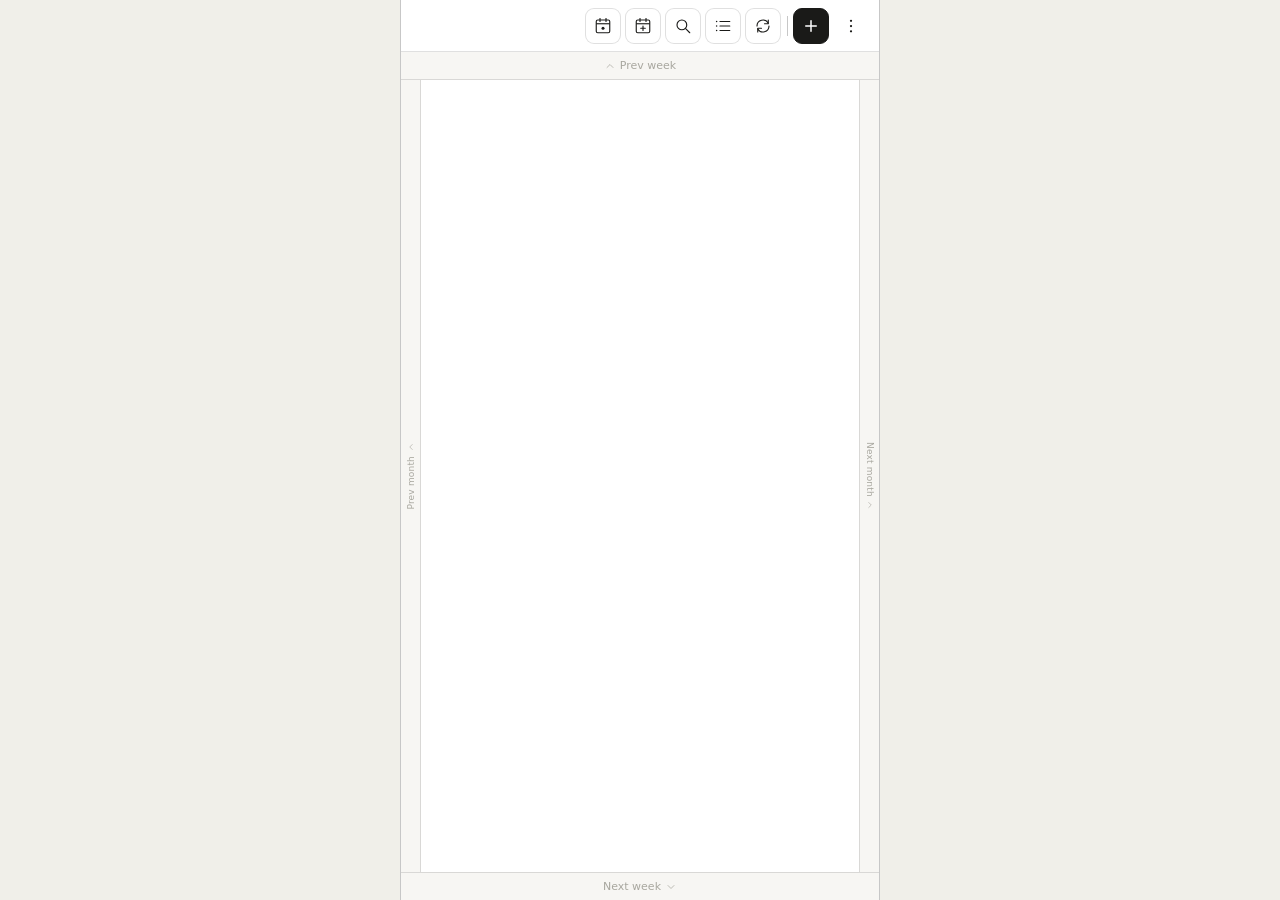
==== commit 2a27bd9f: "1. Custom reminder = days before — custom input now shows days, saves as days × 1440 minutes. When l" ====
--- a/index.html
+++ b/index.html
@@ -115,7 +115,6 @@
       <button class="filter-pill active" data-filter="all">All</button>
       <button class="filter-pill" data-filter="event">Events</button>
       <button class="filter-pill" data-filter="todo">Todos</button>
-      <button class="filter-pill" data-filter="reminder">Reminders</button>
     </div>
     <div class="agenda-list" id="agendaList"></div>
   </div>
--- a/css/day-card.css
+++ b/css/day-card.css
@@ -96,10 +96,6 @@
   color: var(--accent-blue-text);
 }
 
-.event-pill--reminder {
-  background: var(--accent-amber-bg);
-  color: var(--accent-amber-text);
-}
 
 .event-pill-text {
   overflow: hidden;
@@ -123,7 +119,7 @@
   gap: 5px;
   font-size: 10px;
   padding: 1px 4px;
-  cursor: pointer;
+  cursor: default;
   border-radius: 3px;
 }
 
@@ -155,6 +151,7 @@
   min-width: 0;
   flex: 1;
   color: var(--accent-green-text);
+  cursor: pointer;
 }
 
 .todo-item--done .todo-label {
@@ -379,15 +376,47 @@
 .fmt-color-picker {
   position: fixed;
   display: flex;
-  flex-wrap: wrap;
-  gap: 7px;
-  padding: 9px;
+  flex-direction: column;
+  padding: 10px;
+  width: 220px;
   background: var(--bg-primary);
   border: 0.5px solid var(--color-border-strong);
   border-radius: var(--radius-sm);
   box-shadow: 0 6px 20px rgba(0,0,0,0.18);
   z-index: 500;
-  width: auto;
+  overflow-y: auto;
+  overscroll-behavior: contain;
+}
+
+.fmt-picker-label {
+  font-size: 10px;
+  font-weight: 500;
+  color: var(--text-tertiary);
+  text-transform: uppercase;
+  letter-spacing: 0.04em;
+  margin-top: 8px;
+  margin-bottom: 4px;
+}
+
+.fmt-picker-label:first-child { margin-top: 0; }
+
+.fmt-picker-row {
+  display: flex;
+  gap: 6px;
+  flex-wrap: wrap;
+  margin-bottom: 2px;
+}
+
+.fmt-more-btn {
+  font-size: 12px;
+  color: var(--today-text);
+  background: none;
+  border: none;
+  cursor: pointer;
+  padding: 6px 0 2px;
+  text-align: left;
+  -webkit-tap-highlight-color: transparent;
+  touch-action: manipulation;
 }
 
 .fmt-swatch {
@@ -398,6 +427,7 @@
   cursor: pointer;
   transition: transform 0.1s, box-shadow 0.1s;
   touch-action: manipulation;
+  flex-shrink: 0;
 }
 
 .fmt-swatch:active {
@@ -405,18 +435,128 @@
   box-shadow: 0 0 0 2.5px var(--today-border);
 }
 
-.fmt-swatch--custom {
-  background: conic-gradient(red, yellow, lime, cyan, blue, magenta, red);
-  cursor: pointer;
-  padding: 0;
+/* ── HSV canvas picker ──────────────────────────────────────── */
+
+.fmt-hsv-section {
+  flex-direction: column;
+  gap: 6px;
+  border-top: 0.5px solid var(--color-border);
+  margin-top: 6px;
+  padding-top: 8px;
+}
+
+.fmt-hsv-canvas-wrap {
+  position: relative;
+  width: 200px;
+  height: 120px;
+  border-radius: 4px;
+  overflow: hidden;
+  cursor: crosshair;
+  flex-shrink: 0;
+}
+
+.fmt-hsv-canvas {
+  display: block;
+  width: 200px;
+  height: 120px;
+}
+
+.fmt-hsv-dot {
+  position: absolute;
+  width: 10px;
+  height: 10px;
+  border-radius: 50%;
+  border: 2px solid #fff;
+  box-shadow: 0 0 0 1px rgba(0,0,0,0.45);
+  pointer-events: none;
+}
+
+.fmt-hue-wrap {
+  position: relative;
+  width: 200px;
+  height: 16px;
+  border-radius: 8px;
+  overflow: hidden;
+  cursor: crosshair;
+  flex-shrink: 0;
+}
+
+.fmt-hue-bar {
+  display: block;
+  width: 200px;
+  height: 16px;
+}
+
+.fmt-hue-cursor {
+  position: absolute;
+  top: -1px;
+  width: 10px;
+  height: 18px;
+  border-radius: 3px;
+  border: 2px solid #fff;
+  box-shadow: 0 0 0 1px rgba(0,0,0,0.45);
+  pointer-events: none;
+}
+
+.fmt-hsv-preview {
+  display: flex;
+  align-items: center;
+  gap: 8px;
+}
+
+.fmt-hsv-swatch {
+  width: 26px;
+  height: 26px;
+  border-radius: 50%;
+  border: 1.5px solid rgba(0,0,0,0.12);
+  flex-shrink: 0;
+}
+
+.fmt-hex-input {
+  flex: 1;
+  min-width: 0;
+  padding: 5px 8px;
+  border: 0.5px solid var(--color-border-strong);
+  border-radius: var(--radius-sm);
+  background: var(--bg-secondary);
+  color: var(--text-primary);
+  font-size: 12px;
+  font-family: monospace;
+  outline: none;
+  appearance: none;
   -webkit-appearance: none;
-  appearance: none;
-}
-
-/* Hide the browser's inner colour swatch, show only our gradient background */
-.fmt-swatch--custom::-webkit-color-swatch-wrapper { display: none; }
-.fmt-swatch--custom::-webkit-color-swatch         { display: none; }
-.fmt-swatch--custom::-moz-color-swatch            { display: none; }
+}
+
+.fmt-hex-input:focus { border-color: var(--today-border); }
+
+.fmt-hsv-actions {
+  display: flex;
+  gap: 6px;
+  justify-content: flex-end;
+}
+
+.fmt-hsv-cancel,
+.fmt-hsv-apply {
+  padding: 5px 12px;
+  border-radius: var(--radius-sm);
+  font-size: 12px;
+  font-weight: 500;
+  cursor: pointer;
+  touch-action: manipulation;
+  -webkit-tap-highlight-color: transparent;
+}
+
+.fmt-hsv-cancel {
+  color: var(--text-secondary);
+  background: var(--bg-secondary);
+  border: 0.5px solid var(--color-border);
+}
+
+.fmt-hsv-apply {
+  color: #fff;
+  background: var(--today-border);
+  border: none;
+}
 
 /* ── Diary saved indicator ──────────────────────────────── */
 
--- a/css/expanded-day.css
+++ b/css/expanded-day.css
@@ -69,6 +69,13 @@
   flex-shrink: 0;
 }
 
+.expanded-with-sides {
+  flex: 1;
+  display: flex;
+  align-items: stretch;
+  min-height: 0;
+}
+
 .expanded-body {
   flex: 1;
   overflow-y: auto;
@@ -76,6 +83,51 @@
   -webkit-overflow-scrolling: touch;
   display: flex;
   flex-direction: column;
+  min-width: 0;
+}
+
+.expanded-side-nav {
+  width: 20px;
+  display: flex;
+  flex-direction: column;
+  align-items: center;
+  justify-content: center;
+  gap: 4px;
+  background: var(--bg-secondary);
+  cursor: pointer;
+  user-select: none;
+  -webkit-user-select: none;
+  color: var(--text-tertiary);
+  font-size: 9px;
+  border: 0.5px solid var(--color-border);
+  transition: background 0.12s;
+  -webkit-tap-highlight-color: transparent;
+  flex-shrink: 0;
+  overflow: hidden;
+  padding: 10px 0;
+}
+
+.expanded-side-nav:active {
+  background: var(--bg-tertiary);
+}
+
+.expanded-side-nav--left  { border-left: none;  border-top: none; border-bottom: none; }
+.expanded-side-nav--right { border-right: none; border-top: none; border-bottom: none; }
+
+.expanded-side-nav .icon {
+  width: 10px;
+  height: 10px;
+  flex-shrink: 0;
+}
+
+.expanded-side-nav .rotated-text {
+  font-size: 9px;
+  writing-mode: vertical-rl;
+  letter-spacing: 0.02em;
+}
+
+.expanded-side-nav--left .rotated-text {
+  transform: rotate(180deg);
 }
 
 .expanded-section {
@@ -117,7 +169,6 @@
 
 .expanded-event-dot--event   { background: var(--accent-blue-text); }
 .expanded-event-dot--todo    { background: var(--accent-green-text); }
-.expanded-event-dot--reminder { background: var(--accent-amber-text); }
 
 .expanded-event-content {
   flex: 1;
@@ -275,6 +326,37 @@
   color: var(--text-tertiary);
 }
 
+.expanded-todo-label--tap {
+  cursor: pointer;
+}
+.expanded-todo-label--tap:active {
+  opacity: 0.6;
+}
+
+.expanded-todo-detail {
+  background: var(--bg-primary);
+  border: 0.5px solid var(--color-border-strong);
+  border-radius: var(--radius-sm);
+  padding: 8px 10px;
+  margin: 0 4px 4px 36px;
+  font-size: 12px;
+}
+.expanded-todo-detail__title {
+  font-weight: 500;
+  color: var(--text-primary);
+  margin-bottom: 3px;
+}
+.expanded-todo-detail__meta {
+  color: var(--text-secondary);
+  margin-bottom: 2px;
+  font-size: 11px;
+}
+.expanded-todo-detail__actions {
+  display: flex;
+  gap: 6px;
+  margin-top: 6px;
+}
+
 .expanded-item-actions {
   display: flex;
   align-items: center;
--- a/css/modals.css
+++ b/css/modals.css
@@ -64,6 +64,10 @@
   margin-top: 1px;
 }
 
+.settings-sublabel--warn {
+  color: var(--accent-amber-text);
+}
+
 .toggle-pill {
   display: flex;
   background: var(--bg-tertiary);
@@ -107,16 +111,16 @@
   top: var(--safe-top);
   left: 0;
   right: 0;
-  bottom: 0;
+  bottom: -100%; /* <-- changed */
   max-height: 100dvh;
   background: var(--bg-primary);
   display: flex;
   flex-direction: column;
   z-index: 300;
   padding-bottom: var(--safe-bottom);
-  transform: translateY(100%);
-  transition: transform 0.28s cubic-bezier(0.32, 0.72, 0, 1);
-}
+  transition: bottom 0.28s cubic-bezier(0.32, 0.72, 0, 1); /* <-- changed */
+}
+
 
 .bottom-sheet.open {
   transform: translateY(0);
@@ -232,6 +236,19 @@
   line-height: 1.5;
 }
 
+.event-title-input {
+  cursor: text;
+  min-height: 36px;
+  line-height: 1.4;
+  white-space: pre-wrap;
+  word-break: break-word;
+}
+.event-title-input:empty::before {
+  content: attr(data-placeholder);
+  color: var(--text-tertiary);
+  pointer-events: none;
+}
+
 select.field-input {
   background-image: url("data:image/svg+xml,%3Csvg xmlns='http://www.w3.org/2000/svg' width='12' height='12' viewBox='0 0 24 24' fill='none' stroke='%23a8a79f' stroke-width='2' stroke-linecap='round' stroke-linejoin='round'%3E%3Cpolyline points='6 9 12 15 18 9'/%3E%3C/svg%3E");
   background-repeat: no-repeat;
@@ -445,9 +462,77 @@
 
 /* ── Search overlay shell ─────────────────────────────────── */
 
+
+.search-body {
+  position: relative;
+  flex: 1;
+  min-height: 0;
+}
+
+.search-results {
+  flex: 1;       /* <-- REQUIRED */
+  overflow-y: auto;
+  min-height: 0; /* <-- CRITICAL for Android */
+  padding-bottom: 40px;
+}
+
+.search-result-item {
+  padding: 12px 4px;
+  border-bottom: 1px solid var(--border-color);
+}
+
+.search-result-item:last-child {
+  border-bottom: none;
+}
+
+.search-result-title {
+  font-weight: 600;
+  margin-bottom: 4px;
+}
+
+.search-result-snippet {
+  font-size: 0.9rem;
+  color: var(--text-muted);
+}
+
 .search-empty {
-  padding: 32px 16px;
+  padding: 24px;
   text-align: center;
-  color: var(--text-tertiary);
-  font-size: 13px;
-}
+  color: var(--text-muted);
+}
+
+.hidden {
+  display: none;
+}
+
+.search-date-header {
+  font-weight: 600;
+  margin-top: 16px;
+  margin-bottom: 8px;
+  padding: 0 4px;
+}
+
+
+/* MOBILE KEYBOARD FIX — only apply on small screens */
+@media (max-width: 600px) {
+  .search-body {
+    position: relative;
+    flex: 1;
+    min-height: 0;
+  }
+
+  .search-input-row {
+    padding-bottom: 8px;
+  }
+
+  .search-results-wrapper {
+    position: absolute;
+    top: 48px; /* height of input row */
+    left: 0;
+    right: 0;
+    bottom: 0;
+    overflow-y: auto;
+    -webkit-overflow-scrolling: touch;
+    background: var(--bg-primary);
+  }
+}
--- a/css/agenda.css
+++ b/css/agenda.css
@@ -102,7 +102,53 @@
 
 .agenda-item__dot--event    { background: var(--accent-blue-text); }
 .agenda-item__dot--todo     { background: var(--accent-green-text); }
-.agenda-item__dot--reminder { background: var(--accent-amber-text); }
+
+.agenda-item__bell {
+  font-size: 9px;
+  margin-left: 4px;
+  opacity: 0.7;
+}
+
+.agenda-item__icon {
+  width: 28px;
+  height: 28px;
+  border-radius: 7px;
+  display: flex;
+  align-items: center;
+  justify-content: center;
+  flex-shrink: 0;
+}
+.agenda-item__icon--event    { background: rgba(0,122,255,0.12); color: var(--accent-blue-text); }
+.agenda-item__icon--todo     { background: rgba(52,199,89,0.12);  color: var(--accent-green-text); }
+.agenda-item__icon .icon     { width: 14px; height: 14px; }
+
+.agenda-todo-check {
+  width: 22px;
+  height: 22px;
+  border-radius: 50%;
+  border: 1.5px solid var(--accent-green-text);
+  background: transparent;
+  color: var(--accent-green-text);
+  display: flex;
+  align-items: center;
+  justify-content: center;
+  font-size: 12px;
+  flex-shrink: 0;
+  cursor: pointer;
+  transition: background 0.12s;
+}
+.agenda-todo-check.checked {
+  background: var(--accent-green-text);
+  color: #fff;
+}
+
+.agenda-item__chevron {
+  width: 14px;
+  height: 14px;
+  color: var(--text-tertiary);
+  flex-shrink: 0;
+  margin-top: 3px;
+}
 
 .agenda-item__body {
   flex: 1;
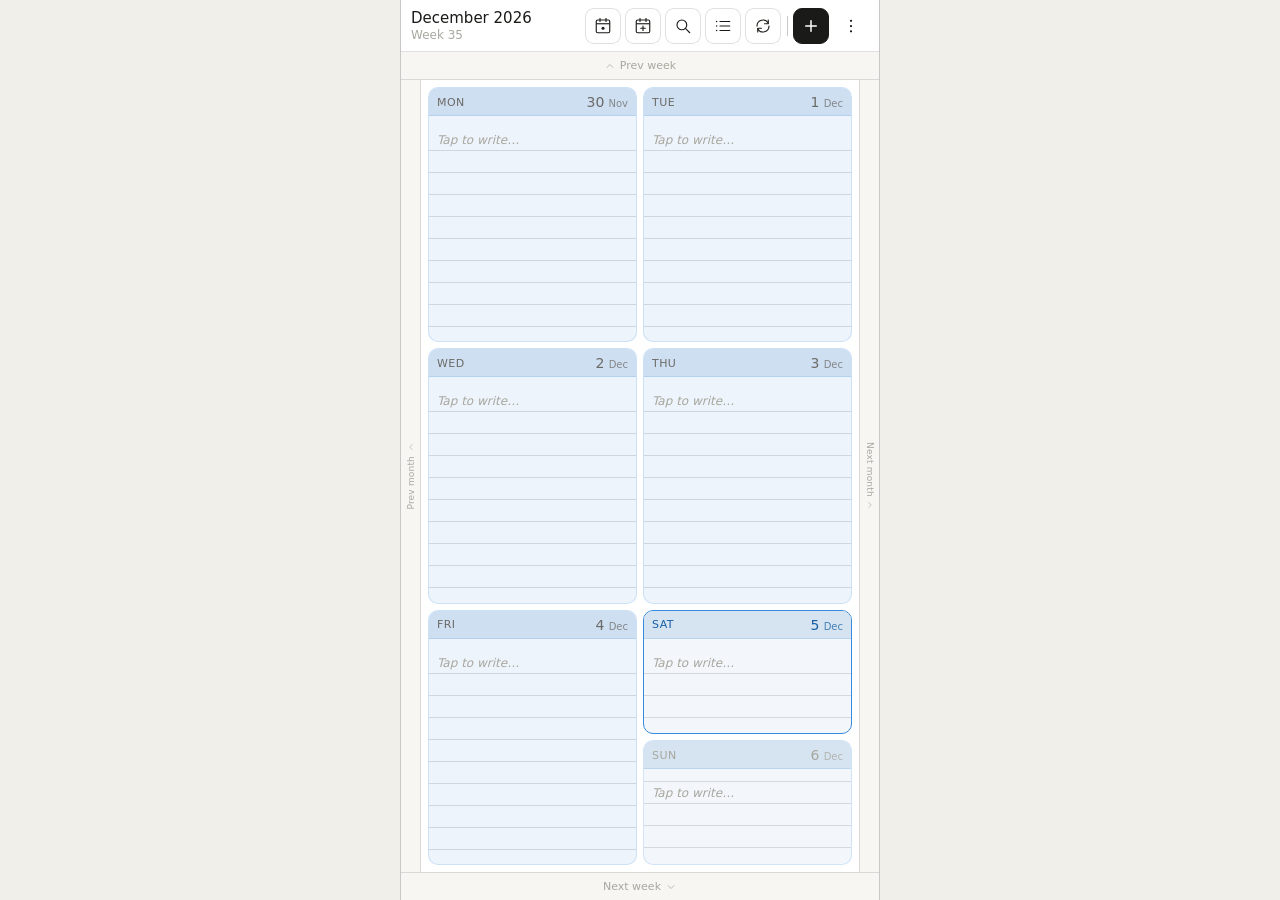
==== commit f3b9abca: "feat: add theme editor with HSV color picker and event theme management - Implemented a theme editor" ====
--- a/index.html
+++ b/index.html
@@ -18,6 +18,7 @@
   <link rel="stylesheet" href="css/modals.css">
   <link rel="stylesheet" href="css/agenda.css">
   <link rel="stylesheet" href="css/responsive.css">
+  <link rel="stylesheet" href="css/themes.css">
 </head>
 <body>
 
--- a/css/base.css
+++ b/css/base.css
@@ -39,6 +39,9 @@
   --day-card-bg: #EEF4FB;
   --day-card-bg-weekend: #F3F7FB;
   --day-card-border: rgba(55,138,221,0.18);
+  --day-header-bg: #cfdff2;
+  --day-header-bg-weekend: #d5e4f0;
+
 }
 
 body.dark {
@@ -53,6 +56,8 @@
   --day-card-bg: #1a2230;
   --day-card-bg-weekend: #161d28;
   --day-card-border: rgba(55,138,221,0.15);
+  --day-header-bg: #1e2d42;
+  --day-header-bg-weekend: #1a2840;
 }
 
 html {
--- a/css/day-card.css
+++ b/css/day-card.css
@@ -29,6 +29,10 @@
   background: var(--bg-secondary);
 }
 
+.day-card.pressing .day-header {
+  filter: brightness(0.80);
+}
+
 /* ── Day header ─────────────────────────────────────────── */
 
 .day-header {
@@ -38,6 +42,19 @@
   padding: 6px 8px 5px;
   border-bottom: 0.5px solid var(--day-card-border);
   flex-shrink: 0;
+  background: var(--day-header-bg);
+  transition: filter 0.12s;
+  cursor: pointer;
+  user-select: none;
+  -webkit-user-select: none;
+}
+
+.day-card:active .day-header {
+  filter: brightness(0.88);
+}
+
+.day-card--weekend .day-header {
+  background: var(--day-header-bg-weekend);
 }
 
 .day-name {
@@ -54,6 +71,13 @@
   color: var(--text-secondary);
 }
 
+.day-month-abbr {
+  font-size: 10px;
+  font-weight: 400;
+  opacity: 0.75;
+  margin-left: 1px;
+}
+
 .day-card--today .day-name,
 .day-card--today .day-number,
 .day-card.today .day-name,
@@ -85,6 +109,8 @@
   max-width: 100%;
   min-width: 0;
   cursor: pointer;
+  user-select: none;
+  -webkit-user-select: none;
 }
 
 .event-pill:active {
@@ -109,6 +135,8 @@
   font-size: 10px;
   color: var(--text-tertiary);
   padding: 1px 5px;
+  user-select: none;
+  -webkit-user-select: none;
 }
 
 /* ── Todo checkboxes (inline in events strip) ───────────── */
@@ -121,6 +149,8 @@
   padding: 1px 4px;
   cursor: default;
   border-radius: 3px;
+  user-select: none;
+  -webkit-user-select: none;
 }
 
 .todo-item:active {
@@ -210,6 +240,24 @@
 .event-detail__delete {
   color: #c0392b;
   border-color: rgba(192,57,43,0.3);
+}
+
+/* ── Holiday badge ──────────────────────────────────────── */
+
+.holiday-badge {
+  font-size: 9px;
+  font-weight: 500;
+  color: var(--accent-amber-text);
+  background: var(--accent-amber-bg);
+  padding: 1px 5px;
+  border-radius: 3px;
+  margin: 0 4px 3px;
+  overflow: hidden;
+  text-overflow: ellipsis;
+  white-space: nowrap;
+  flex-shrink: 0;
+  user-select: none;
+  -webkit-user-select: none;
 }
 
 /* ── Diary area — lined paper, internal scroll ──────────── */
--- a/css/expanded-day.css
+++ b/css/expanded-day.css
@@ -59,6 +59,16 @@
   text-align: center;
 }
 
+.expanded-holiday-label {
+  font-size: 11px;
+  font-weight: 500;
+  color: var(--accent-amber-text);
+  background: var(--accent-amber-bg);
+  text-align: center;
+  padding: 3px 16px;
+  flex-shrink: 0;
+}
+
 .expanded-add-btn {
   font-size: 13px;
   font-weight: 500;
@@ -169,6 +179,7 @@
 
 .expanded-event-dot--event   { background: var(--accent-blue-text); }
 .expanded-event-dot--todo    { background: var(--accent-green-text); }
+
 
 .expanded-event-content {
   flex: 1;
@@ -243,6 +254,7 @@
   min-height: 200px;
   word-break: break-word;
   overflow-wrap: break-word;
+  white-space: pre-wrap;
   cursor: text;
 }
 
--- a/css/modals.css
+++ b/css/modals.css
@@ -242,6 +242,8 @@
   line-height: 1.4;
   white-space: pre-wrap;
   word-break: break-word;
+  transition: background 0.15s, color 0.15s;
+  border-radius: var(--radius-sm);
 }
 .event-title-input:empty::before {
   content: attr(data-placeholder);
@@ -256,6 +258,34 @@
   padding-right: 30px;
 }
 
+/* ── Event theme pill selector ─────────────────────────── */
+
+.evt-theme-pills {
+  display: flex;
+  flex-wrap: wrap;
+  gap: 6px;
+}
+
+.evt-theme-pill {
+  font-size: 12px;
+  font-weight: 500;
+  padding: 5px 12px;
+  border-radius: 20px;
+  border: 2px solid transparent;
+  cursor: pointer;
+  background: var(--bg-tertiary);
+  color: var(--text-secondary);
+  transition: border-color 0.12s, transform 0.12s;
+  white-space: nowrap;
+}
+
+.evt-theme-pill.active {
+  border-color: var(--text-primary);
+  transform: scale(1.06);
+}
+
+.evt-theme-pill:active { opacity: 0.75; }
+
 /* Segmented control */
 .segmented-control {
   display: flex;
@@ -311,6 +341,11 @@
 
 .quick-action-item--destructive {
   color: #c0392b;
+}
+
+.quick-action-item--disabled {
+  opacity: 0.38;
+  pointer-events: none;
 }
 
 .quick-action-icon {
@@ -492,13 +527,13 @@
 
 .search-result-snippet {
   font-size: 0.9rem;
-  color: var(--text-muted);
+  color: var(--text-secondary);
 }
 
 .search-empty {
   padding: 24px;
   text-align: center;
-  color: var(--text-muted);
+  color: var(--text-secondary);
 }
 
 .hidden {
@@ -510,6 +545,77 @@
   margin-top: 16px;
   margin-bottom: 8px;
   padding: 0 4px;
+}
+
+/* ── Holidays modal ────────────────────────────────────── */
+
+.holidays-toggle-row {
+  display: flex;
+  align-items: center;
+  justify-content: space-between;
+  padding: 10px 16px;
+  border-bottom: 0.5px solid var(--color-border);
+  flex-shrink: 0;
+}
+
+.holidays-toggle-label {
+  font-size: 14px;
+  font-weight: 500;
+  color: var(--text-primary);
+}
+
+.holidays-year-header {
+  font-size: 11px;
+  font-weight: 600;
+  text-transform: uppercase;
+  letter-spacing: 0.06em;
+  color: var(--text-secondary);
+  padding: 14px 16px 6px;
+}
+
+.holiday-row {
+  display: flex;
+  align-items: center;
+  justify-content: space-between;
+  padding: 10px 16px;
+  border-bottom: 0.5px solid var(--color-border);
+  gap: 12px;
+}
+
+.holiday-row:last-child {
+  border-bottom: none;
+}
+
+.holiday-row-info {
+  flex: 1;
+  min-width: 0;
+}
+
+.holiday-row-name {
+  font-size: 14px;
+  color: var(--text-primary);
+}
+
+.holiday-row-date {
+  font-size: 12px;
+  color: var(--text-secondary);
+  margin-top: 2px;
+}
+
+.holiday-row-btn {
+  font-size: 12px;
+  padding: 4px 10px;
+  border-radius: 6px;
+  border: 0.5px solid var(--color-border-strong);
+  background: var(--bg-secondary);
+  color: var(--text-secondary);
+  cursor: pointer;
+  flex-shrink: 0;
+}
+
+.holiday-row-btn.is-hidden {
+  color: var(--text-tertiary);
+  text-decoration: line-through;
 }
 
 
--- a/css/agenda.css
+++ b/css/agenda.css
@@ -122,6 +122,7 @@
 .agenda-item__icon--todo     { background: rgba(52,199,89,0.12);  color: var(--accent-green-text); }
 .agenda-item__icon .icon     { width: 14px; height: 14px; }
 
+
 .agenda-todo-check {
   width: 22px;
   height: 22px;
--- a/css/themes.css
+++ b/css/themes.css
@@ -0,0 +1,585 @@
+/* Chronicle — Theme editor sheet + HSV colour picker */
+
+/* ── Theme editor sheet ───────────────────────────────────────────────── */
+
+.theme-editor-sheet {
+  position: fixed;
+  bottom: 0;
+  left: 50%;
+  transform: translateX(-50%) translateY(100%);
+  width: 100%;
+  max-width: 480px;
+  height: 54dvh;
+  background: var(--bg-primary);
+  border-top: 0.5px solid var(--color-border-strong);
+  border-radius: 14px 14px 0 0;
+  z-index: 310;
+  display: flex;
+  flex-direction: column;
+  transition: transform 0.3s cubic-bezier(0.32, 0.72, 0, 1);
+  overflow: hidden;
+}
+
+.theme-editor-sheet.open {
+  transform: translateX(-50%) translateY(0);
+}
+
+.theme-editor-backdrop {
+  z-index: 305;
+}
+
+/* ── Tab bar ──────────────────────────────────────────────────────────── */
+
+.theme-editor-tabs {
+  display: flex;
+  border-bottom: 0.5px solid var(--color-border);
+  flex-shrink: 0;
+  padding: 0 12px;
+  gap: 0;
+}
+
+.te-tab {
+  flex: 1;
+  padding: 10px 8px;
+  font-size: 13px;
+  font-weight: 500;
+  color: var(--text-tertiary);
+  border: none;
+  background: none;
+  cursor: pointer;
+  border-bottom: 2px solid transparent;
+  transition: color 0.15s, border-color 0.15s;
+  white-space: nowrap;
+}
+
+.te-tab.active {
+  color: var(--today-text);
+  border-bottom-color: var(--today-text);
+}
+
+/* ── Tab panels ───────────────────────────────────────────────────────── */
+
+.te-panels {
+  flex: 1;
+  min-height: 0;
+  position: relative;
+}
+
+.te-panel {
+  display: none;
+  height: 100%;
+  overflow-y: auto;
+  -webkit-overflow-scrolling: touch;
+  overscroll-behavior: contain;
+}
+
+.te-panel.active {
+  display: block;
+}
+
+/* ── Footer ───────────────────────────────────────────────────────────── */
+
+.te-footer {
+  display: flex;
+  gap: 8px;
+  padding: 10px 16px;
+  border-top: 0.5px solid var(--color-border);
+  flex-shrink: 0;
+  padding-bottom: calc(10px + var(--safe-bottom));
+}
+
+/* ── Shared buttons ───────────────────────────────────────────────────── */
+
+.te-btn {
+  padding: 8px 16px;
+  border-radius: var(--radius-sm);
+  font-size: 13px;
+  font-weight: 500;
+  cursor: pointer;
+  border: 0.5px solid var(--color-border-strong);
+  background: var(--bg-secondary);
+  color: var(--text-primary);
+  transition: background 0.12s;
+  white-space: nowrap;
+  display: inline-flex;
+  align-items: center;
+  gap: 6px;
+}
+
+.te-btn:active { background: var(--bg-tertiary); }
+
+.te-btn--save {
+  background: var(--today-text);
+  color: #fff;
+  border-color: var(--today-text);
+  flex: 1;
+}
+.te-btn--save:active { opacity: 0.85; }
+
+.te-btn--cancel {
+  color: var(--text-secondary);
+  flex: 0 0 auto;
+}
+
+.te-btn--secondary {
+  background: var(--bg-secondary);
+  color: var(--text-secondary);
+}
+
+.te-btn--sm {
+  font-size: 11px;
+  padding: 4px 10px;
+}
+
+/* ── Presets tab ──────────────────────────────────────────────────────── */
+
+.te-presets-grid {
+  display: grid;
+  grid-template-columns: repeat(auto-fill, minmax(80px, 1fr));
+  gap: 12px;
+  padding: 14px 16px;
+}
+
+.te-preset-item {
+  display: flex;
+  flex-direction: column;
+  align-items: center;
+  gap: 6px;
+  cursor: pointer;
+  position: relative;
+  -webkit-tap-highlight-color: transparent;
+}
+
+.te-preset-swatch {
+  width: 52px;
+  height: 52px;
+  border-radius: 50%;
+  border: 2px solid transparent;
+  transition: border-color 0.15s, transform 0.15s;
+  display: flex;
+  align-items: center;
+  justify-content: center;
+  position: relative;
+}
+
+.te-preset-item.active .te-preset-swatch {
+  border-color: var(--text-primary);
+  transform: scale(1.06);
+}
+
+.te-preset-check {
+  color: #fff;
+  font-size: 18px;
+  font-weight: 700;
+  text-shadow: 0 1px 3px rgba(0,0,0,0.4);
+  pointer-events: none;
+}
+
+.te-preset-name {
+  font-size: 11px;
+  color: var(--text-secondary);
+  text-align: center;
+}
+
+.te-preset-delete {
+  position: absolute;
+  top: -4px;
+  right: -4px;
+  width: 18px;
+  height: 18px;
+  border-radius: 50%;
+  background: var(--text-tertiary);
+  color: var(--bg-primary);
+  font-size: 10px;
+  display: flex;
+  align-items: center;
+  justify-content: center;
+  border: none;
+  cursor: pointer;
+  padding: 0;
+}
+
+.te-presets-footer {
+  padding: 0 16px 16px;
+  display: flex;
+  gap: 8px;
+}
+
+/* ── UI Colours tab ───────────────────────────────────────────────────── */
+
+.te-ui-header {
+  display: flex;
+  align-items: center;
+  justify-content: space-between;
+  padding: 10px 16px;
+  border-bottom: 0.5px solid var(--color-border);
+}
+
+.te-ui-mode-label {
+  font-size: 12px;
+  color: var(--text-secondary);
+}
+
+.te-ui-mode-label strong { color: var(--text-primary); }
+.te-ui-mode-label em { color: var(--text-secondary); font-style: normal; }
+
+.te-ui-action-bar {
+  position: sticky;
+  bottom: 0;
+  background: var(--bg-primary);
+  border-top: 0.5px solid var(--color-border);
+  padding: 10px 16px;
+  display: flex;
+  flex-direction: column;
+  gap: 8px;
+}
+
+.te-ui-action-btns {
+  display: flex;
+  gap: 8px;
+}
+
+.te-ui-action-btns .te-btn {
+  flex: 1;
+}
+
+.te-ui-hint {
+  font-size: 11px;
+  color: var(--text-tertiary);
+  line-height: 1.4;
+}
+
+.te-ui-hint strong { color: var(--text-secondary); font-weight: 600; }
+
+.te-var-group {
+  padding: 0 16px 8px;
+}
+
+.te-var-group-label {
+  font-size: 10px;
+  font-weight: 600;
+  color: var(--text-tertiary);
+  text-transform: uppercase;
+  letter-spacing: 0.06em;
+  padding: 10px 0 4px;
+}
+
+.te-var-row {
+  display: flex;
+  align-items: center;
+  gap: 10px;
+  padding: 8px 0;
+  cursor: pointer;
+  border-bottom: 0.5px solid var(--color-border);
+  -webkit-tap-highlight-color: transparent;
+}
+
+.te-var-row:last-child { border-bottom: none; }
+.te-var-row:active { opacity: 0.7; }
+
+.te-var-swatch {
+  width: 28px;
+  height: 28px;
+  border-radius: 6px;
+  border: 0.5px solid var(--color-border-strong);
+  flex-shrink: 0;
+}
+
+.te-var-label {
+  flex: 1;
+  font-size: 13px;
+  color: var(--text-primary);
+}
+
+.te-var-value {
+  font-size: 11px;
+  color: var(--text-tertiary);
+  font-family: monospace;
+}
+
+/* ── Events tab ───────────────────────────────────────────────────────── */
+
+.te-event-list {
+  padding: 8px 0;
+}
+
+.te-evt-row {
+  border-bottom: 0.5px solid var(--color-border);
+}
+
+.te-evt-row-header {
+  display: flex;
+  align-items: center;
+  gap: 10px;
+  padding: 10px 16px;
+}
+
+.te-evt-preview-pill {
+  flex: 1;
+  font-size: 12px;
+  font-weight: 500;
+  padding: 4px 10px;
+  border-radius: 20px;
+  white-space: nowrap;
+  overflow: hidden;
+  text-overflow: ellipsis;
+  max-width: 160px;
+}
+
+.te-evt-row-actions {
+  display: flex;
+  gap: 6px;
+  flex-shrink: 0;
+}
+
+.te-evt-expand-panel {
+  padding: 0 16px 12px;
+  background: var(--bg-secondary);
+  border-top: 0.5px solid var(--color-border);
+}
+
+.te-evt-expand-inner {
+  padding-top: 12px;
+  display: flex;
+  flex-direction: column;
+  gap: 12px;
+}
+
+.te-evt-name-row {
+  display: flex;
+}
+
+.te-evt-name-input {
+  flex: 1;
+  font-size: 13px;
+  padding: 7px 10px;
+}
+
+.te-evt-colors-grid {
+  display: grid;
+  grid-template-columns: 1fr 1fr;
+  gap: 12px;
+}
+
+.te-evt-color-section { display: flex; flex-direction: column; gap: 6px; }
+
+.te-evt-color-label {
+  font-size: 10px;
+  font-weight: 600;
+  color: var(--text-tertiary);
+  text-transform: uppercase;
+  letter-spacing: 0.05em;
+}
+
+.te-evt-color-pair { display: flex; flex-direction: column; gap: 6px; }
+
+.te-evt-color-item {
+  display: flex;
+  align-items: center;
+  gap: 8px;
+  cursor: pointer;
+  -webkit-tap-highlight-color: transparent;
+}
+
+.te-evt-color-item:active { opacity: 0.7; }
+.te-evt-color-item span { font-size: 11px; color: var(--text-secondary); }
+
+.te-evt-color-swatch {
+  width: 26px;
+  height: 26px;
+  border-radius: 6px;
+  border: 0.5px solid var(--color-border-strong);
+  flex-shrink: 0;
+}
+
+.te-evt-color-swatch--dark {
+  border-color: rgba(255,255,255,0.15);
+}
+
+.te-evt-expand-footer {
+  display: flex;
+  gap: 8px;
+  align-items: center;
+}
+
+.te-events-footer {
+  padding: 12px 16px;
+}
+
+.te-evt-builtin-note {
+  font-size: 11px;
+  color: var(--text-tertiary);
+  font-style: italic;
+  flex: 1;
+}
+
+/* ── HSV colour picker overlay ────────────────────────────────────────── */
+
+.picker-overlay {
+  position: fixed;
+  inset: 0;
+  z-index: 400;
+  background: rgba(0,0,0,0.5);
+  display: flex;
+  align-items: flex-end;
+  justify-content: center;
+  opacity: 0;
+  transition: opacity 0.2s;
+}
+
+.picker-overlay.open { opacity: 1; }
+
+.picker-card {
+  width: 100%;
+  max-width: 360px;
+  max-height: min(85dvh, 420px);
+  background: var(--bg-primary);
+  border-radius: 14px 14px 0 0;
+  padding: 16px;
+  padding-bottom: calc(16px + var(--safe-bottom));
+  display: flex;
+  flex-direction: column;
+  gap: 10px;
+  transform: translateY(20px);
+  transition: transform 0.2s;
+  overflow-y: auto;
+}
+
+.picker-overlay.open .picker-card { transform: translateY(0); }
+
+.picker-sv-wrap {
+  position: relative;
+  border-radius: 8px;
+  overflow: hidden;
+  touch-action: none;
+}
+
+.picker-sv {
+  display: block;
+  width: 100%;
+  height: 160px;
+  border-radius: 8px;
+  cursor: crosshair;
+  touch-action: none;
+}
+
+.picker-sv-cursor {
+  position: absolute;
+  width: 16px;
+  height: 16px;
+  border: 2px solid #fff;
+  border-radius: 50%;
+  box-shadow: 0 0 0 1px rgba(0,0,0,0.4), 0 1px 4px rgba(0,0,0,0.3);
+  transform: translate(-50%, -50%);
+  pointer-events: none;
+  top: 0; left: 0;
+}
+
+.picker-hue-wrap {
+  position: relative;
+  touch-action: none;
+}
+
+.picker-hue {
+  display: block;
+  width: 100%;
+  height: 18px;
+  border-radius: 9px;
+  cursor: pointer;
+  touch-action: none;
+}
+
+.picker-hue-cursor {
+  position: absolute;
+  top: 50%;
+  width: 20px;
+  height: 20px;
+  border: 2px solid #fff;
+  border-radius: 50%;
+  box-shadow: 0 0 0 1px rgba(0,0,0,0.3), 0 1px 4px rgba(0,0,0,0.25);
+  transform: translate(-50%, -50%);
+  pointer-events: none;
+  left: 0;
+}
+
+.picker-bottom {
+  display: flex;
+  flex-direction: column;
+  gap: 8px;
+}
+
+.picker-hex-row {
+  display: flex;
+  align-items: center;
+  gap: 8px;
+}
+
+.picker-preview {
+  width: 32px;
+  height: 32px;
+  border-radius: 8px;
+  border: 0.5px solid var(--color-border-strong);
+  flex-shrink: 0;
+}
+
+.picker-hex {
+  flex: 1;
+  font-family: monospace;
+  font-size: 14px;
+  padding: 7px 10px;
+  border: 0.5px solid var(--color-border-strong);
+  border-radius: var(--radius-sm);
+  background: var(--bg-secondary);
+  color: var(--text-primary);
+  text-transform: lowercase;
+}
+
+.picker-actions {
+  display: flex;
+  gap: 8px;
+}
+
+.picker-cancel,
+.picker-apply {
+  flex: 1;
+  padding: 9px 14px;
+  border-radius: var(--radius-sm);
+  font-size: 13px;
+  font-weight: 500;
+  cursor: pointer;
+  border: 0.5px solid var(--color-border-strong);
+  background: var(--bg-secondary);
+  color: var(--text-primary);
+}
+
+.picker-apply {
+  background: var(--today-text);
+  color: #fff;
+  border-color: var(--today-text);
+}
+
+/* ── Settings swatch row ──────────────────────────────────────────────── */
+
+.te-swatch-row {
+  display: flex;
+  gap: 8px;
+  align-items: center;
+  flex-wrap: wrap;
+}
+
+.te-swatch-mini {
+  width: 22px;
+  height: 22px;
+  border-radius: 50%;
+  border: 2px solid transparent;
+  cursor: pointer;
+  transition: transform 0.12s, border-color 0.12s;
+  flex-shrink: 0;
+}
+
+.te-swatch-mini.active {
+  border-color: var(--text-primary);
+  transform: scale(1.15);
+}
+
+.te-swatch-mini:active { opacity: 0.7; }
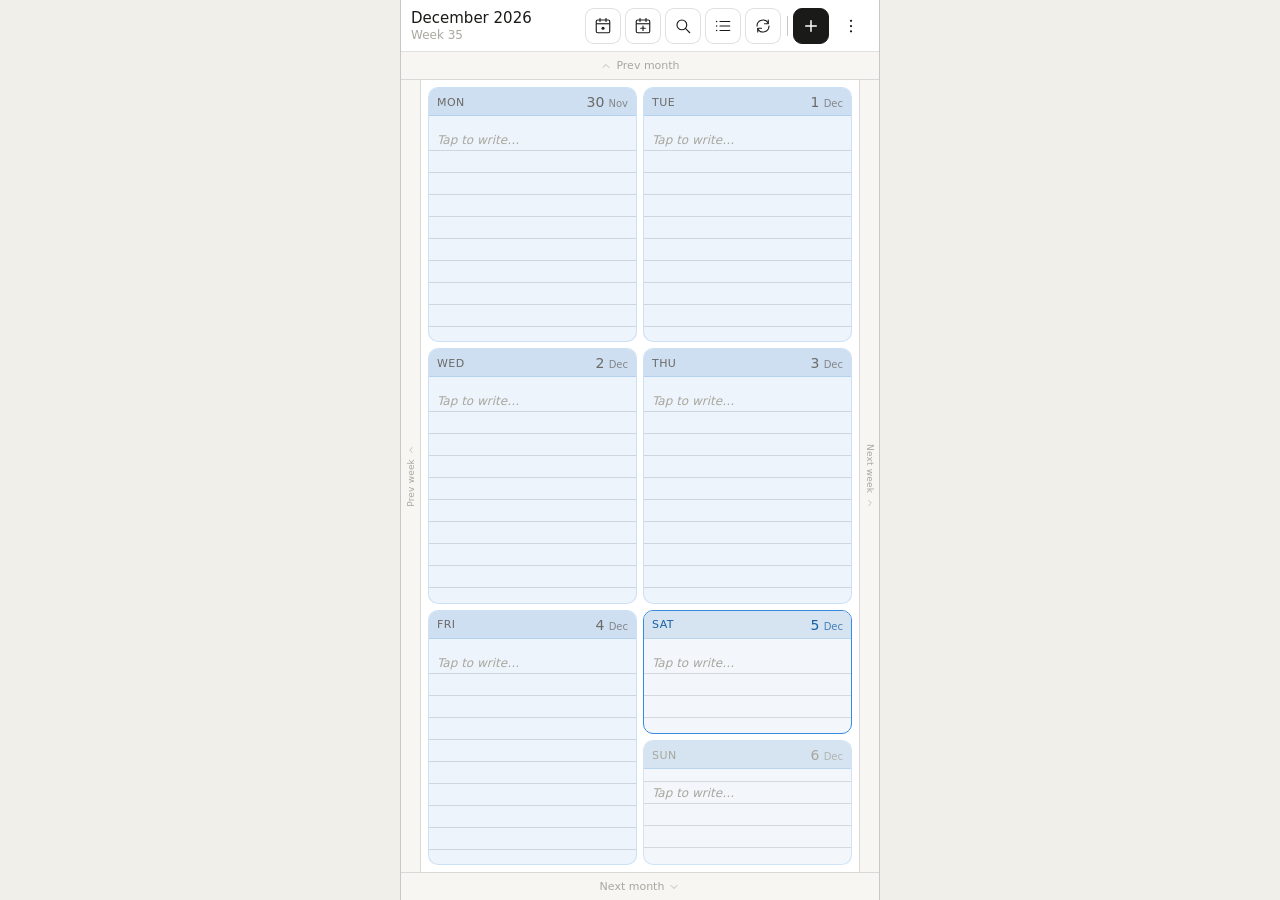
==== commit eb91eb4e: "feat: Implement various UI updates and bug fixes for Chronicle PWA - Added functionality to clear al" ====
--- a/index.html
+++ b/index.html
@@ -65,20 +65,20 @@
     <!-- ── Week container ── -->
     <main class="week-container" id="weekContainer" role="main">
 
-      <!-- Previous week arrow -->
+      <!-- Previous month arrow (top = up = prev month) -->
       <div class="nav-arrow nav-arrow--top" id="navPrevWeek"
-           role="button" tabindex="0" aria-label="Previous week">
+           role="button" tabindex="0" aria-label="Previous month">
         <svg class="icon" aria-hidden="true"><use href="assets/icons.svg#icon-chevron-up"/></svg>
-        <span>Prev week</span>
+        <span>Prev month</span>
       </div>
 
       <!-- Grid + side arrows -->
       <div class="grid-with-sides">
 
         <div class="nav-arrow nav-arrow--left" id="navPrevMonth"
-             role="button" tabindex="0" aria-label="Previous month">
+             role="button" tabindex="0" aria-label="Previous week">
           <svg class="icon" aria-hidden="true"><use href="assets/icons.svg#icon-chevron-left"/></svg>
-          <span class="rotated-text">Prev month</span>
+          <span class="rotated-text">Prev week</span>
         </div>
 
         <div class="week-grid" id="weekGrid" aria-label="Week view">
@@ -86,17 +86,17 @@
         </div>
 
         <div class="nav-arrow nav-arrow--right" id="navNextMonth"
-             role="button" tabindex="0" aria-label="Next month">
-          <span class="rotated-text">Next month</span>
+             role="button" tabindex="0" aria-label="Next week">
+          <span class="rotated-text">Next week</span>
           <svg class="icon" aria-hidden="true"><use href="assets/icons.svg#icon-chevron-right"/></svg>
         </div>
 
       </div>
 
-      <!-- Next week arrow -->
+      <!-- Next month arrow (bottom = down = next month) -->
       <div class="nav-arrow nav-arrow--bottom" id="navNextWeek"
-           role="button" tabindex="0" aria-label="Next week">
-        <span>Next week</span>
+           role="button" tabindex="0" aria-label="Next month">
+        <span>Next month</span>
         <svg class="icon" aria-hidden="true"><use href="assets/icons.svg#icon-chevron-down"/></svg>
       </div>
 
--- a/css/modals.css
+++ b/css/modals.css
@@ -14,16 +14,19 @@
   position: fixed;
   top: calc(var(--safe-top) + var(--ribbon-height) + 4px);
   right: 10px;
-  width: 220px;
+  width: 240px;
+  max-height: calc(100dvh - var(--ribbon-height) - var(--safe-top) - 24px);
   background: var(--bg-primary);
   border: 0.5px solid var(--color-border-strong);
   border-radius: var(--radius-modal);
   z-index: 200;
-  overflow: hidden;
+  overflow-y: auto;
   transform-origin: top right;
   transform: scale(0.95);
   opacity: 0;
   transition: transform 0.15s ease, opacity 0.15s ease;
+  -webkit-overflow-scrolling: touch;
+  padding-bottom: env(safe-area-inset-bottom, 12px);
 }
 
 .settings-dropdown.open {
@@ -37,6 +40,58 @@
 
 .settings-section + .settings-section {
   border-top: 0.5px solid var(--color-border);
+}
+
+/* ── Collapsible settings groups ───────────────────────── */
+
+.settings-group + .settings-group {
+  border-top: 0.5px solid var(--color-border);
+}
+
+.settings-group-header {
+  display: flex;
+  align-items: center;
+  justify-content: space-between;
+  padding: 9px 14px;
+  cursor: pointer;
+  user-select: none;
+}
+
+.settings-group-label {
+  font-size: 11px;
+  font-weight: 600;
+  text-transform: uppercase;
+  letter-spacing: 0.06em;
+  color: var(--text-secondary);
+}
+
+.settings-chevron {
+  width: 14px;
+  height: 14px;
+  color: var(--text-tertiary);
+  transform: rotate(90deg);
+  transition: transform 0.18s ease;
+  flex-shrink: 0;
+}
+
+.settings-group:not(.open) .settings-chevron {
+  transform: rotate(0deg);
+}
+
+.settings-group-body {
+  display: none;
+}
+
+.settings-group.open .settings-group-body {
+  display: block;
+}
+
+/* recurring indicator */
+.pill-repeat,
+.item-repeat {
+  font-size: 10px;
+  opacity: 0.65;
+  margin-left: 2px;
 }
 
 .settings-row {
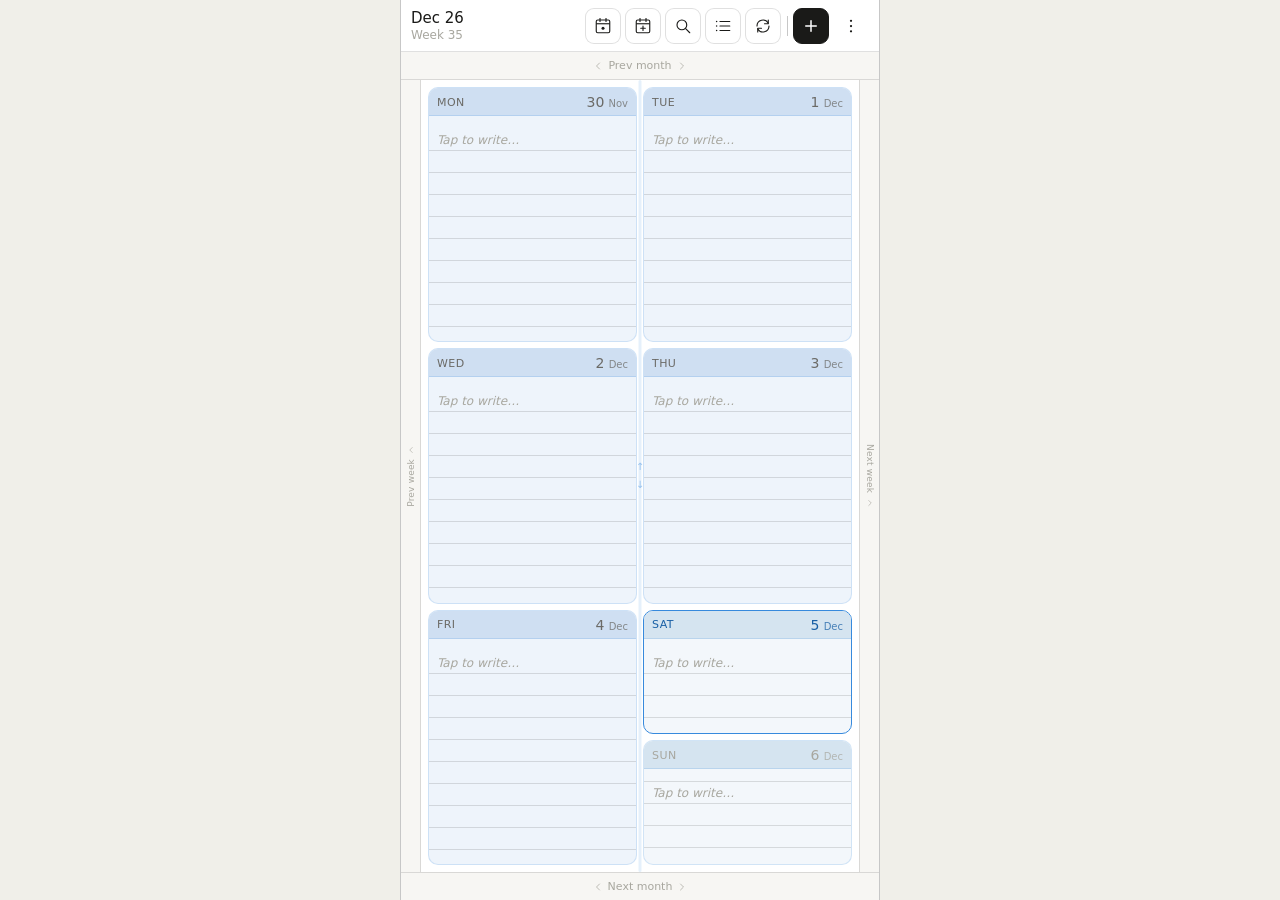
==== commit b825fa98: "feat: enhance gesture handling and improve layout for Android compatibility" ====
--- a/index.html
+++ b/index.html
@@ -65,11 +65,12 @@
     <!-- ── Week container ── -->
     <main class="week-container" id="weekContainer" role="main">
 
-      <!-- Previous month arrow (top = up = prev month) -->
+      <!-- Previous month arrow (top) — click = prev month, swipe ◄► = prev/next week -->
       <div class="nav-arrow nav-arrow--top" id="navPrevWeek"
            role="button" tabindex="0" aria-label="Previous month">
-        <svg class="icon" aria-hidden="true"><use href="assets/icons.svg#icon-chevron-up"/></svg>
+        <svg class="icon" aria-hidden="true"><use href="assets/icons.svg#icon-chevron-left"/></svg>
         <span>Prev month</span>
+        <svg class="icon" aria-hidden="true"><use href="assets/icons.svg#icon-chevron-right"/></svg>
       </div>
 
       <!-- Grid + side arrows -->
@@ -93,11 +94,12 @@
 
       </div>
 
-      <!-- Next month arrow (bottom = down = next month) -->
+      <!-- Next month arrow (bottom) — click = next month, swipe ◄► = prev/next week -->
       <div class="nav-arrow nav-arrow--bottom" id="navNextWeek"
            role="button" tabindex="0" aria-label="Next month">
+        <svg class="icon" aria-hidden="true"><use href="assets/icons.svg#icon-chevron-left"/></svg>
         <span>Next month</span>
-        <svg class="icon" aria-hidden="true"><use href="assets/icons.svg#icon-chevron-down"/></svg>
+        <svg class="icon" aria-hidden="true"><use href="assets/icons.svg#icon-chevron-right"/></svg>
       </div>
 
     </main>
@@ -120,6 +122,29 @@
     <div class="agenda-list" id="agendaList"></div>
   </div>
 
+  <!-- ── Conflict modal ── -->
+  <div class="conflict-overlay" id="conflictModal">
+    <div class="conflict-card">
+      <div class="conflict-title">Sync conflict</div>
+      <p class="conflict-body">Drive and local data differ. Which version do you want to keep?</p>
+      <div class="conflict-times">
+        <div class="conflict-time-row">
+          <span class="conflict-time-label">Drive</span>
+          <span class="conflict-time-val" id="conflictDriveTime"></span>
+        </div>
+        <div class="conflict-time-row">
+          <span class="conflict-time-label">Local</span>
+          <span class="conflict-time-val" id="conflictLocalTime"></span>
+        </div>
+      </div>
+      <div class="conflict-actions">
+        <button class="conflict-btn conflict-btn--secondary" id="conflictKeepLocal">Keep local</button>
+        <button class="conflict-btn conflict-btn--primary"   id="conflictKeepDrive">Use Drive</button>
+      </div>
+    </div>
+  </div>
+
+  <script src="https://accounts.google.com/gsi/client" async defer onload="window._onGISLoad?.()"></script>
   <script type="module" src="js/app.js"></script>
 
 </body>
--- a/css/base.css
+++ b/css/base.css
@@ -69,6 +69,9 @@
   -webkit-font-smoothing: antialiased;
   -moz-osx-font-smoothing: grayscale;
   overscroll-behavior: none;
+  /* Prevent Android WebView from auto-scaling small fonts, which breaks lined-paper alignment */
+  -webkit-text-size-adjust: 100%;
+  text-size-adjust: 100%;
 }
 
 body {
--- a/css/ribbon.css
+++ b/css/ribbon.css
@@ -100,3 +100,11 @@
   background: var(--accent-amber-text);
   pointer-events: none;
 }
+
+.icon-btn--syncing .icon {
+  animation: chronicle-spin 1s linear infinite;
+}
+
+@keyframes chronicle-spin {
+  to { transform: rotate(360deg); }
+}
--- a/css/week-view.css
+++ b/css/week-view.css
@@ -63,6 +63,7 @@
   display: flex;
   align-items: stretch;
   min-height: 0;
+  position: relative;
 }
 
 .nav-arrow--left,
@@ -99,6 +100,8 @@
 .week-grid {
   flex: 1;
   min-height: 0;
+  min-width: 0;        /* prevents long GCal titles from inflating the flex item */
+  overflow: hidden;
   display: grid;
   gap: 6px;
   padding: 7px;
@@ -106,8 +109,11 @@
 }
 
 /* Monday start: Mon–Thu in two 2-col rows, then Fri (left) + weekend stack (right) */
+/* minmax(0,1fr) instead of 1fr: 1fr = minmax(auto,1fr) which still uses item
+   min-content as the column minimum, letting long event titles inflate columns.
+   minmax(0,1fr) hard-sets the minimum to 0, guaranteeing equal columns. */
 .week-grid[data-week-start="mon"] {
-  grid-template-columns: 1fr 1fr;
+  grid-template-columns: minmax(0, 1fr) minmax(0, 1fr);
   grid-template-rows: 1fr 1fr 1fr;
   grid-template-areas:
     "mon tue"
@@ -117,7 +123,7 @@
 
 /* Sunday start: half-height Sun strip at top, then 3 weekday rows */
 .week-grid[data-week-start="sun"] {
-  grid-template-columns: 1fr 1fr;
+  grid-template-columns: minmax(0, 1fr) minmax(0, 1fr);
   grid-template-rows: 0.5fr 1fr 1fr 1fr;
   grid-template-areas:
     "sun sun"
@@ -143,6 +149,7 @@
   gap: 6px;
   height: 100%;
   min-height: 0;
+  min-width: 0;        /* prevents long event titles inside Sat/Sun from inflating the grid column */
 }
 
 .weekend-col .day-card {
@@ -151,3 +158,122 @@
   min-height: 0;
 }
 
+/* ── Multi-day event overlay ─────────────────────────────── */
+
+.multiday-overlay {
+  position: absolute;
+  pointer-events: none;
+  z-index: 2;
+  overflow: hidden;
+}
+
+.multiday-bar {
+  position: absolute;
+  display: flex;
+  align-items: center;
+  overflow: hidden;
+  cursor: pointer;
+  pointer-events: auto;
+  opacity: 0.93;
+  transition: opacity 0.1s, filter 0.1s;
+}
+
+.multiday-bar:hover {
+  opacity: 1;
+  filter: brightness(0.88);
+}
+
+.multiday-bar--active {
+  filter: brightness(0.82);
+}
+
+.multiday-detail {
+  pointer-events: auto;
+}
+
+.multiday-bar-label {
+  padding: 0 6px;
+  font-size: 10px;
+  font-weight: 600;
+  color: #fff;
+  overflow: hidden;
+  text-overflow: ellipsis;
+  white-space: nowrap;
+  pointer-events: none;
+  text-shadow: 0 1px 2px rgba(0,0,0,0.25);
+}
+
+/* ── Swipe direction hint ─────────────────────────────── */
+
+.swipe-hint {
+  position: fixed;
+  z-index: 9999;
+  pointer-events: none;
+  padding: 6px 13px;
+  border-radius: 20px;
+  background: rgba(0, 0, 0, 0.52);
+  color: #fff;
+  font-size: 12px;
+  font-weight: 600;
+  letter-spacing: 0.03em;
+  white-space: nowrap;
+  opacity: 0;
+  transition: opacity 0.14s ease;
+  backdrop-filter: blur(6px);
+  -webkit-backdrop-filter: blur(6px);
+}
+
+.swipe-hint--visible {
+  opacity: 1;
+}
+
+/* ── Swipe zone glow — top/bottom nav strips ──────────────── */
+
+.nav-arrow--top.swipe-zone-active,
+.nav-arrow--bottom.swipe-zone-active {
+  background: rgba(55,138,221,0.10);
+  box-shadow: inset 0 0 14px rgba(55,138,221,0.22);
+  transition: none;
+}
+
+/* ── Center vertical swipe zone (month nav) ───────────────── */
+
+.swipe-zone-center {
+  position: absolute;
+  top: 0;
+  bottom: 0;
+  left: 50%;
+  transform: translateX(-50%);
+  width: 3px;
+  background: rgba(55,138,221,0.13);
+  z-index: 3;
+  pointer-events: none;
+  border-radius: 2px;
+  overflow: visible;
+  transition: background 0.15s, box-shadow 0.15s;
+}
+
+/* ↑ ↓ arrows centred on the strip */
+.swipe-zone-center::before,
+.swipe-zone-center::after {
+  position: absolute;
+  left: 50%;
+  transform: translateX(-50%);
+  font-size: 10px;
+  line-height: 1;
+  color: rgba(55,138,221,0.45);
+  transition: color 0.15s;
+}
+.swipe-zone-center::before { content: '↑'; top: calc(50% - 14px); }
+.swipe-zone-center::after  { content: '↓'; top: calc(50% + 4px);  }
+
+.swipe-zone-center.swipe-zone-active {
+  background: rgba(55,138,221,0.38);
+  box-shadow: 0 0 10px rgba(55,138,221,0.40);
+  transition: none;
+}
+.swipe-zone-center.swipe-zone-active::before,
+.swipe-zone-center.swipe-zone-active::after {
+  color: rgba(55,138,221,0.80);
+}
+
--- a/css/day-card.css
+++ b/css/day-card.css
@@ -10,6 +10,7 @@
   flex-direction: column;
   height: 100%;        /* fills its CSS grid row */
   min-height: 0;
+  min-width: 0;        /* prevents grid track inflation from long event titles */
   overflow: hidden;
   cursor: pointer;
   transition: border-color 0.15s;
@@ -297,6 +298,25 @@
   pointer-events: none;
 }
 
+/* ── Diary content alignment — keep text on ruled lines ───── */
+
+/* Restore list indentation zeroed by the * reset, keep markers visible */
+.diary-area ul,
+.diary-area ol {
+  padding-inline-start: 20px;
+  margin: 0;
+}
+
+/* Ensure every block element uses the exact diary line-height so
+   text never drifts off the ruled background */
+.diary-area p,
+.diary-area div,
+.diary-area li,
+.diary-area blockquote {
+  line-height: var(--line-height-diary);
+  margin: 0;
+}
+
 /* ── Format toolbar — fixed bottom ribbon, shows on diary focus ─ */
 
 .format-toolbar {
--- a/css/expanded-day.css
+++ b/css/expanded-day.css
@@ -11,14 +11,19 @@
   display: flex;
   flex-direction: column;
   background: var(--bg-primary);
-  transform: translateX(-50%) translateY(100%);
+  transform: translateX(50%);
   transition: transform 0.3s ease;
   padding-top: var(--safe-top);
   padding-bottom: var(--safe-bottom);
+  touch-action: pan-y;
+}
+
+.expanded-overlay.slide-from-left {
+  transform: translateX(-150%);
 }
 
 .expanded-overlay.open {
-  transform: translateX(-50%) translateY(0);
+  transform: translateX(-50%);
 }
 
 .expanded-header {
@@ -236,7 +241,7 @@
 
 .expanded-diary-area {
   flex: 1;
-  padding: 0 14px 60px;
+  padding: 0 14px 60px 18px;
   font-size: 14px;
   color: var(--text-primary);
   line-height: var(--line-height-diary);
@@ -265,6 +270,65 @@
   pointer-events: none;
 }
 
+/* ── Expanded diary content alignment ───────────────────────── */
+
+.expanded-diary-area ul,
+.expanded-diary-area ol {
+  padding-inline-start: 20px;
+  margin: 0;
+}
+
+.expanded-diary-area p,
+.expanded-diary-area div,
+.expanded-diary-area li,
+.expanded-diary-area blockquote {
+  line-height: var(--line-height-diary);
+  margin: 0;
+}
+
+/* ── Expanded view day-navigation strips (top & bottom) ──────── */
+
+.expanded-nav-strip {
+  height: 28px;
+  display: flex;
+  align-items: center;
+  justify-content: center;
+  gap: 32px;
+  background: var(--bg-secondary);
+  border: 0.5px solid var(--color-border);
+  border-left: none;
+  border-right: none;
+  flex-shrink: 0;
+  touch-action: none;
+  user-select: none;
+  -webkit-user-select: none;
+  color: var(--text-tertiary);
+  cursor: default;
+  -webkit-tap-highlight-color: transparent;
+  transition: background 0.15s, box-shadow 0.15s;
+}
+
+.expanded-nav-strip--top    { border-top: none; }
+.expanded-nav-strip--bottom {
+  border-bottom: none;
+  /* Ensure the strip clears Android gesture navigation area */
+  padding-bottom: max(var(--safe-bottom), 8px);
+  height: auto;
+  min-height: 28px;
+}
+
+.expanded-nav-strip .icon {
+  width: 11px;
+  height: 11px;
+  opacity: 0.55;
+}
+
+.expanded-nav-strip.swipe-zone-active {
+  background: rgba(55,138,221,0.10);
+  box-shadow: inset 0 0 14px rgba(55,138,221,0.22);
+  transition: none;
+}
+
 .expanded-stubs {
   padding: 10px 14px;
   display: flex;
--- a/css/modals.css
+++ b/css/modals.css
@@ -696,4 +696,173 @@
     -webkit-overflow-scrolling: touch;
     background: var(--bg-primary);
   }
+}
+
+/* ── Conflict modal ─────────────────────────────────────── */
+
+.conflict-overlay {
+  position: fixed;
+  inset: 0;
+  z-index: 500;
+  background: rgba(0,0,0,0.4);
+  display: flex;
+  align-items: center;
+  justify-content: center;
+  padding: 20px;
+  opacity: 0;
+  pointer-events: none;
+  transition: opacity 0.15s ease;
+}
+
+.conflict-overlay.open {
+  opacity: 1;
+  pointer-events: auto;
+}
+
+.conflict-card {
+  background: var(--bg-primary);
+  border: 0.5px solid var(--color-border-strong);
+  border-radius: var(--radius-modal);
+  width: 100%;
+  max-width: 300px;
+  padding: 20px 18px 14px;
+}
+
+.conflict-title {
+  font-size: 15px;
+  font-weight: 600;
+  color: var(--text-primary);
+  margin-bottom: 8px;
+}
+
+.conflict-body {
+  font-size: 13px;
+  color: var(--text-secondary);
+  margin: 0 0 12px;
+  line-height: 1.5;
+}
+
+.conflict-times {
+  background: var(--bg-secondary);
+  border-radius: var(--radius-sm);
+  padding: 8px 10px;
+  margin-bottom: 16px;
+}
+
+.conflict-time-row {
+  display: flex;
+  justify-content: space-between;
+  gap: 8px;
+  padding: 3px 0;
+}
+
+.conflict-time-label {
+  font-size: 11px;
+  font-weight: 600;
+  text-transform: uppercase;
+  letter-spacing: 0.04em;
+  color: var(--text-tertiary);
+}
+
+.conflict-time-val {
+  font-size: 11px;
+  color: var(--text-secondary);
+  text-align: right;
+}
+
+.conflict-actions {
+  display: flex;
+  gap: 8px;
+  justify-content: flex-end;
+}
+
+.conflict-btn {
+  padding: 7px 14px;
+  border-radius: var(--radius-sm);
+  font-size: 13px;
+  font-weight: 500;
+  cursor: pointer;
+}
+
+.conflict-btn--secondary {
+  background: var(--bg-secondary);
+  color: var(--text-secondary);
+  border: 0.5px solid var(--color-border);
+}
+
+.conflict-btn--primary {
+  background: var(--today-border);
+  color: #fff;
+  border: none;
+}
+
+/* ── GDrive settings rows ───────────────────────────────── */
+
+.settings-row--col {
+  flex-direction: column;
+  align-items: stretch;
+  gap: 6px;
+}
+
+.gdrive-cid-input {
+  font-size: 11px;
+  padding: 6px 8px;
+}
+
+.settings-gdrive-btn {
+  font-size: 11px;
+  font-weight: 500;
+  padding: 4px 10px;
+  border-radius: 6px;
+  border: 0.5px solid var(--color-border-strong);
+  background: var(--bg-secondary);
+  color: var(--text-secondary);
+  cursor: pointer;
+  flex-shrink: 0;
+  max-width: 120px;
+  overflow: hidden;
+  text-overflow: ellipsis;
+  white-space: nowrap;
+}
+
+/* ── Google Calendar UI ─────────────────────────────────────── */
+
+.gcal-cal-row {
+  gap: 8px;
+}
+
+.gcal-cal-dot {
+  width: 10px;
+  height: 10px;
+  border-radius: 50%;
+  flex-shrink: 0;
+  display: inline-block;
+}
+
+/* View-only / read-only calendars are dimmed so the name gets full space */
+.gcal-cal-row--dim .settings-label {
+  opacity: 0.5;
+}
+
+/* ── Read-only event pills ─────────────────────────────────── */
+
+.event-pill--readonly {
+  cursor: default;
+  opacity: 0.85;
+  pointer-events: none;
+}
+
+.pill-cal-dot {
+  width: 7px;
+  height: 7px;
+  border-radius: 50%;
+  display: inline-block;
+  flex-shrink: 0;
+  margin-right: 3px;
+  vertical-align: middle;
+}
+
+.expanded-event-item--readonly {
+  cursor: default;
+  opacity: 0.85;
 }
--- a/css/agenda.css
+++ b/css/agenda.css
@@ -177,10 +177,31 @@
 }
 
 .agenda-empty {
-  padding: 40px 20px;
+  padding: 48px 24px;
   text-align: center;
   color: var(--text-tertiary);
-  font-size: 13px;
+  display: flex;
+  flex-direction: column;
+  align-items: center;
+  gap: 6px;
+}
+
+.agenda-empty__icon {
+  font-size: 32px;
+  line-height: 1;
+  margin-bottom: 4px;
+}
+
+.agenda-empty__title {
+  font-size: 14px;
+  font-weight: 600;
+  color: var(--text-secondary);
+}
+
+.agenda-empty__sub {
+  font-size: 12px;
+  color: var(--text-tertiary);
+  max-width: 220px;
 }
 
 .agenda-item--active {
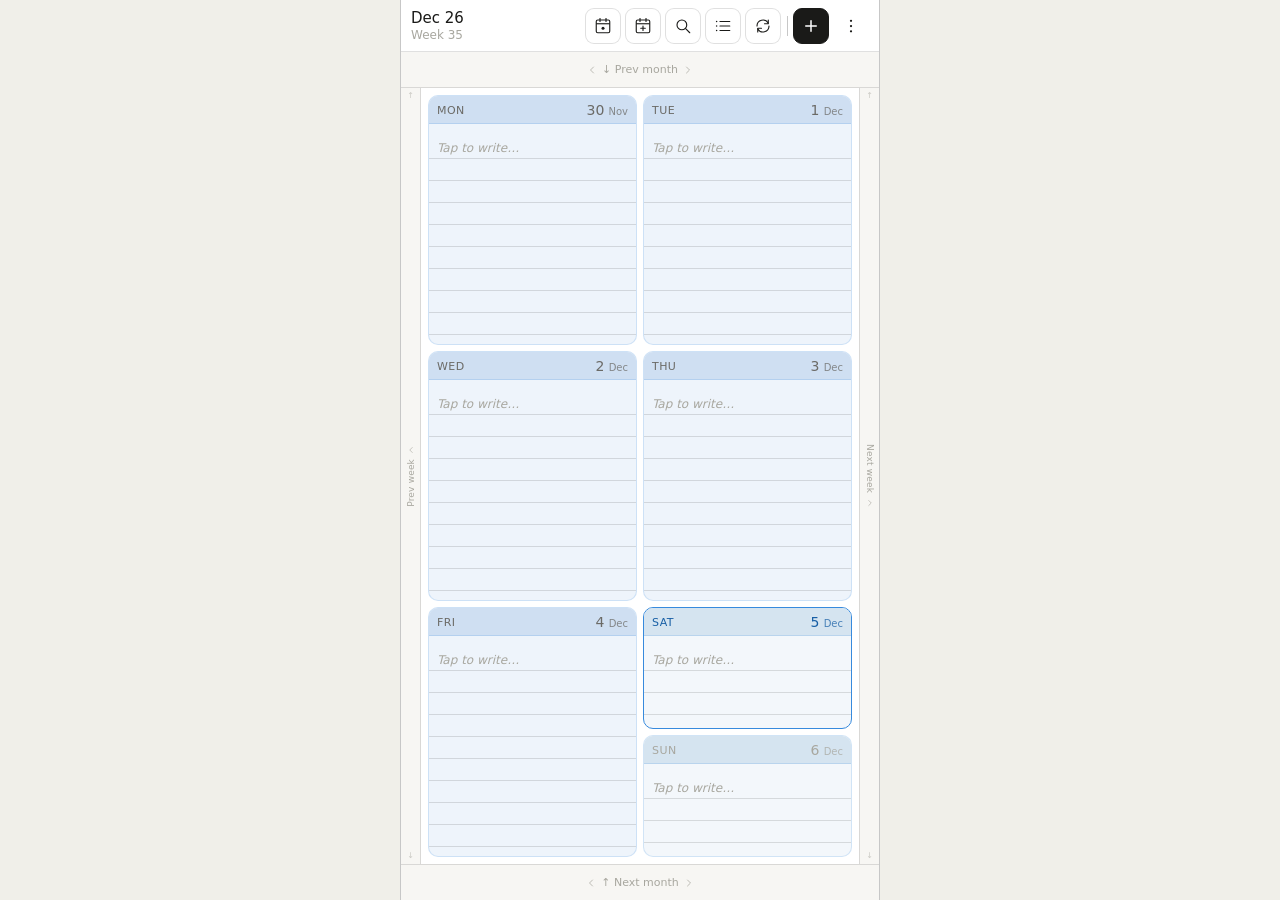
==== commit 81d2b4e7: "feat: enforce line metrics and improve swipe zone indicators for better navigation experience" ====
--- a/index.html
+++ b/index.html
@@ -69,7 +69,7 @@
       <div class="nav-arrow nav-arrow--top" id="navPrevWeek"
            role="button" tabindex="0" aria-label="Previous month">
         <svg class="icon" aria-hidden="true"><use href="assets/icons.svg#icon-chevron-left"/></svg>
-        <span>Prev month</span>
+        <span>↓ Prev month</span>
         <svg class="icon" aria-hidden="true"><use href="assets/icons.svg#icon-chevron-right"/></svg>
       </div>
 
@@ -78,8 +78,10 @@
 
         <div class="nav-arrow nav-arrow--left" id="navPrevMonth"
              role="button" tabindex="0" aria-label="Previous week">
+          <span class="nav-v-hint nav-v-hint--top">↑</span>
           <svg class="icon" aria-hidden="true"><use href="assets/icons.svg#icon-chevron-left"/></svg>
           <span class="rotated-text">Prev week</span>
+          <span class="nav-v-hint nav-v-hint--bottom">↓</span>
         </div>
 
         <div class="week-grid" id="weekGrid" aria-label="Week view">
@@ -88,8 +90,10 @@
 
         <div class="nav-arrow nav-arrow--right" id="navNextMonth"
              role="button" tabindex="0" aria-label="Next week">
+          <span class="nav-v-hint nav-v-hint--top">↑</span>
           <span class="rotated-text">Next week</span>
           <svg class="icon" aria-hidden="true"><use href="assets/icons.svg#icon-chevron-right"/></svg>
+          <span class="nav-v-hint nav-v-hint--bottom">↓</span>
         </div>
 
       </div>
@@ -98,7 +102,7 @@
       <div class="nav-arrow nav-arrow--bottom" id="navNextWeek"
            role="button" tabindex="0" aria-label="Next month">
         <svg class="icon" aria-hidden="true"><use href="assets/icons.svg#icon-chevron-left"/></svg>
-        <span>Next month</span>
+        <span>↑ Next month</span>
         <svg class="icon" aria-hidden="true"><use href="assets/icons.svg#icon-chevron-right"/></svg>
       </div>
 
--- a/css/week-view.css
+++ b/css/week-view.css
@@ -40,11 +40,12 @@
 
 .nav-arrow--top,
 .nav-arrow--bottom {
-  height: 28px;
+  height: 36px;
   flex-direction: row;
   padding: 0 12px;
   border-left: none;
   border-right: none;
+  touch-action: pan-x;
 }
 
 .nav-arrow--top  { border-top: none; }
@@ -74,6 +75,7 @@
   border-top: none;
   border-bottom: none;
   overflow: hidden;
+  position: relative;
 }
 
 .nav-arrow--left  { border-left: none; }
@@ -231,49 +233,37 @@
 
 .nav-arrow--top.swipe-zone-active,
 .nav-arrow--bottom.swipe-zone-active {
-  background: rgba(55,138,221,0.10);
-  box-shadow: inset 0 0 14px rgba(55,138,221,0.22);
+  background: rgba(55,138,221,0.18);
+  box-shadow: inset 0 0 18px rgba(55,138,221,0.35);
+  color: rgba(55,138,221,0.85);
   transition: none;
 }
 
-/* ── Center vertical swipe zone (month nav) ───────────────── */
-
-.swipe-zone-center {
-  position: absolute;
-  top: 0;
-  bottom: 0;
-  left: 50%;
-  transform: translateX(-50%);
-  width: 3px;
-  background: rgba(55,138,221,0.13);
-  z-index: 3;
-  pointer-events: none;
-  border-radius: 2px;
-  overflow: visible;
-  transition: background 0.15s, box-shadow 0.15s;
-}
-
-/* ↑ ↓ arrows centred on the strip */
-.swipe-zone-center::before,
-.swipe-zone-center::after {
+/* ── Vertical swipe hints on side nav buttons (month navigation) ── */
+
+.nav-v-hint {
   position: absolute;
   left: 50%;
   transform: translateX(-50%);
-  font-size: 10px;
+  font-size: 8px;
   line-height: 1;
-  color: rgba(55,138,221,0.45);
-  transition: color 0.15s;
-}
-.swipe-zone-center::before { content: '↑'; top: calc(50% - 14px); }
-.swipe-zone-center::after  { content: '↓'; top: calc(50% + 4px);  }
-
-.swipe-zone-center.swipe-zone-active {
-  background: rgba(55,138,221,0.38);
-  box-shadow: 0 0 10px rgba(55,138,221,0.40);
+  color: var(--text-tertiary);
+  opacity: 0.55;
+  pointer-events: none;
+  user-select: none;
+  -webkit-user-select: none;
+}
+
+.nav-v-hint--top    { top: 4px; }
+.nav-v-hint--bottom { bottom: 4px; }
+
+/* ── Glow when a vertical (month) swipe is active ─────────── */
+
+.nav-arrow--left.swipe-zone-active,
+.nav-arrow--right.swipe-zone-active {
+  background: rgba(55,138,221,0.18);
+  box-shadow: inset 0 0 18px rgba(55,138,221,0.35);
+  color: rgba(55,138,221,0.85);
   transition: none;
 }
-.swipe-zone-center.swipe-zone-active::before,
-.swipe-zone-center.swipe-zone-active::after {
-  color: rgba(55,138,221,0.80);
-}
-
+
--- a/css/day-card.css
+++ b/css/day-card.css
@@ -307,14 +307,21 @@
   margin: 0;
 }
 
-/* Ensure every block element uses the exact diary line-height so
-   text never drifts off the ruled background */
+/* Force exact line metrics in Android WebView / Capacitor.
+   !important overrides any styles the WebView injects into contenteditable children. */
 .diary-area p,
 .diary-area div,
 .diary-area li,
 .diary-area blockquote {
-  line-height: var(--line-height-diary);
-  margin: 0;
+  line-height: var(--line-height-diary) !important;
+  margin: 0 !important;
+  font-size: 12px !important;
+}
+
+.diary-area span, .diary-area b, .diary-area strong,
+.diary-area i, .diary-area em, .diary-area a {
+  line-height: inherit !important;
+  font-size: inherit !important;
 }
 
 /* ── Format toolbar — fixed bottom ribbon, shows on diary focus ─ */
--- a/css/expanded-day.css
+++ b/css/expanded-day.css
@@ -282,8 +282,15 @@
 .expanded-diary-area div,
 .expanded-diary-area li,
 .expanded-diary-area blockquote {
-  line-height: var(--line-height-diary);
-  margin: 0;
+  line-height: var(--line-height-diary) !important;
+  margin: 0 !important;
+  font-size: 14px !important;
+}
+
+.expanded-diary-area span, .expanded-diary-area b, .expanded-diary-area strong,
+.expanded-diary-area i, .expanded-diary-area em, .expanded-diary-area a {
+  line-height: inherit !important;
+  font-size: inherit !important;
 }
 
 /* ── Expanded view day-navigation strips (top & bottom) ──────── */
